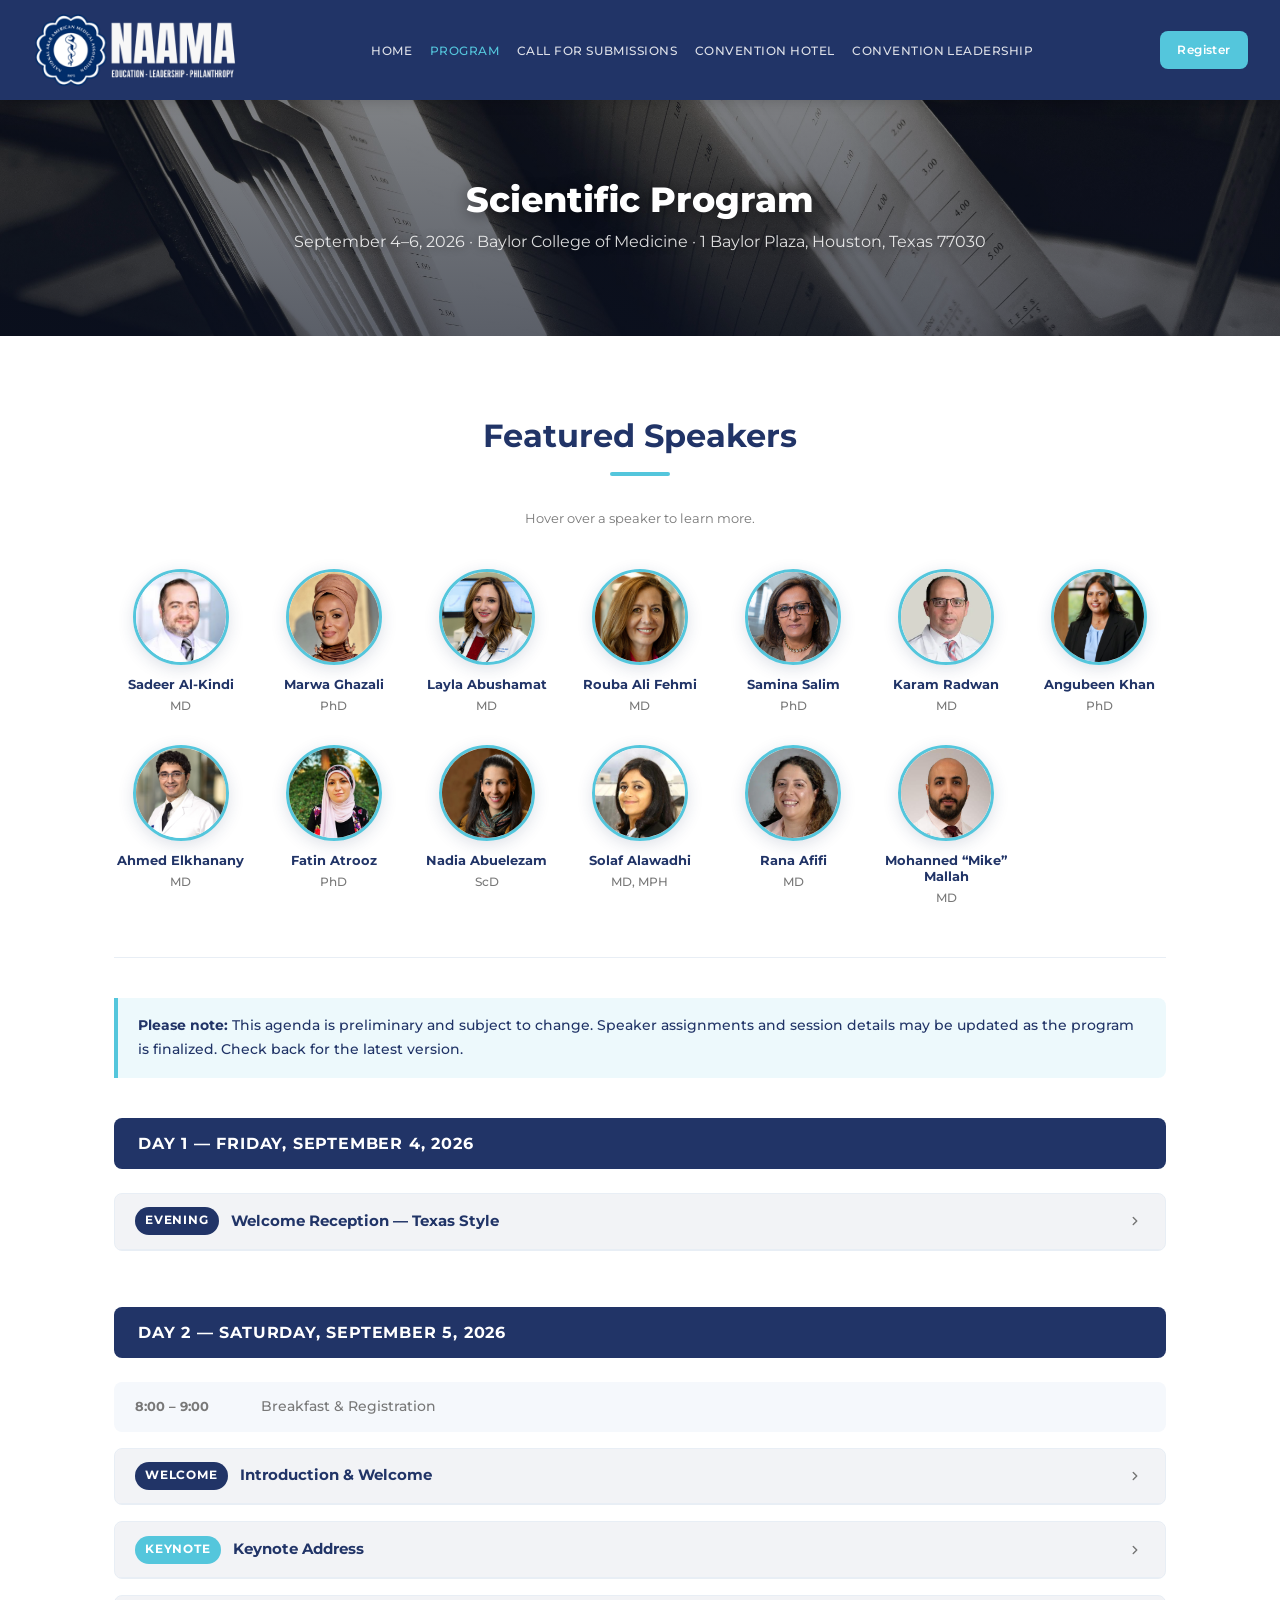
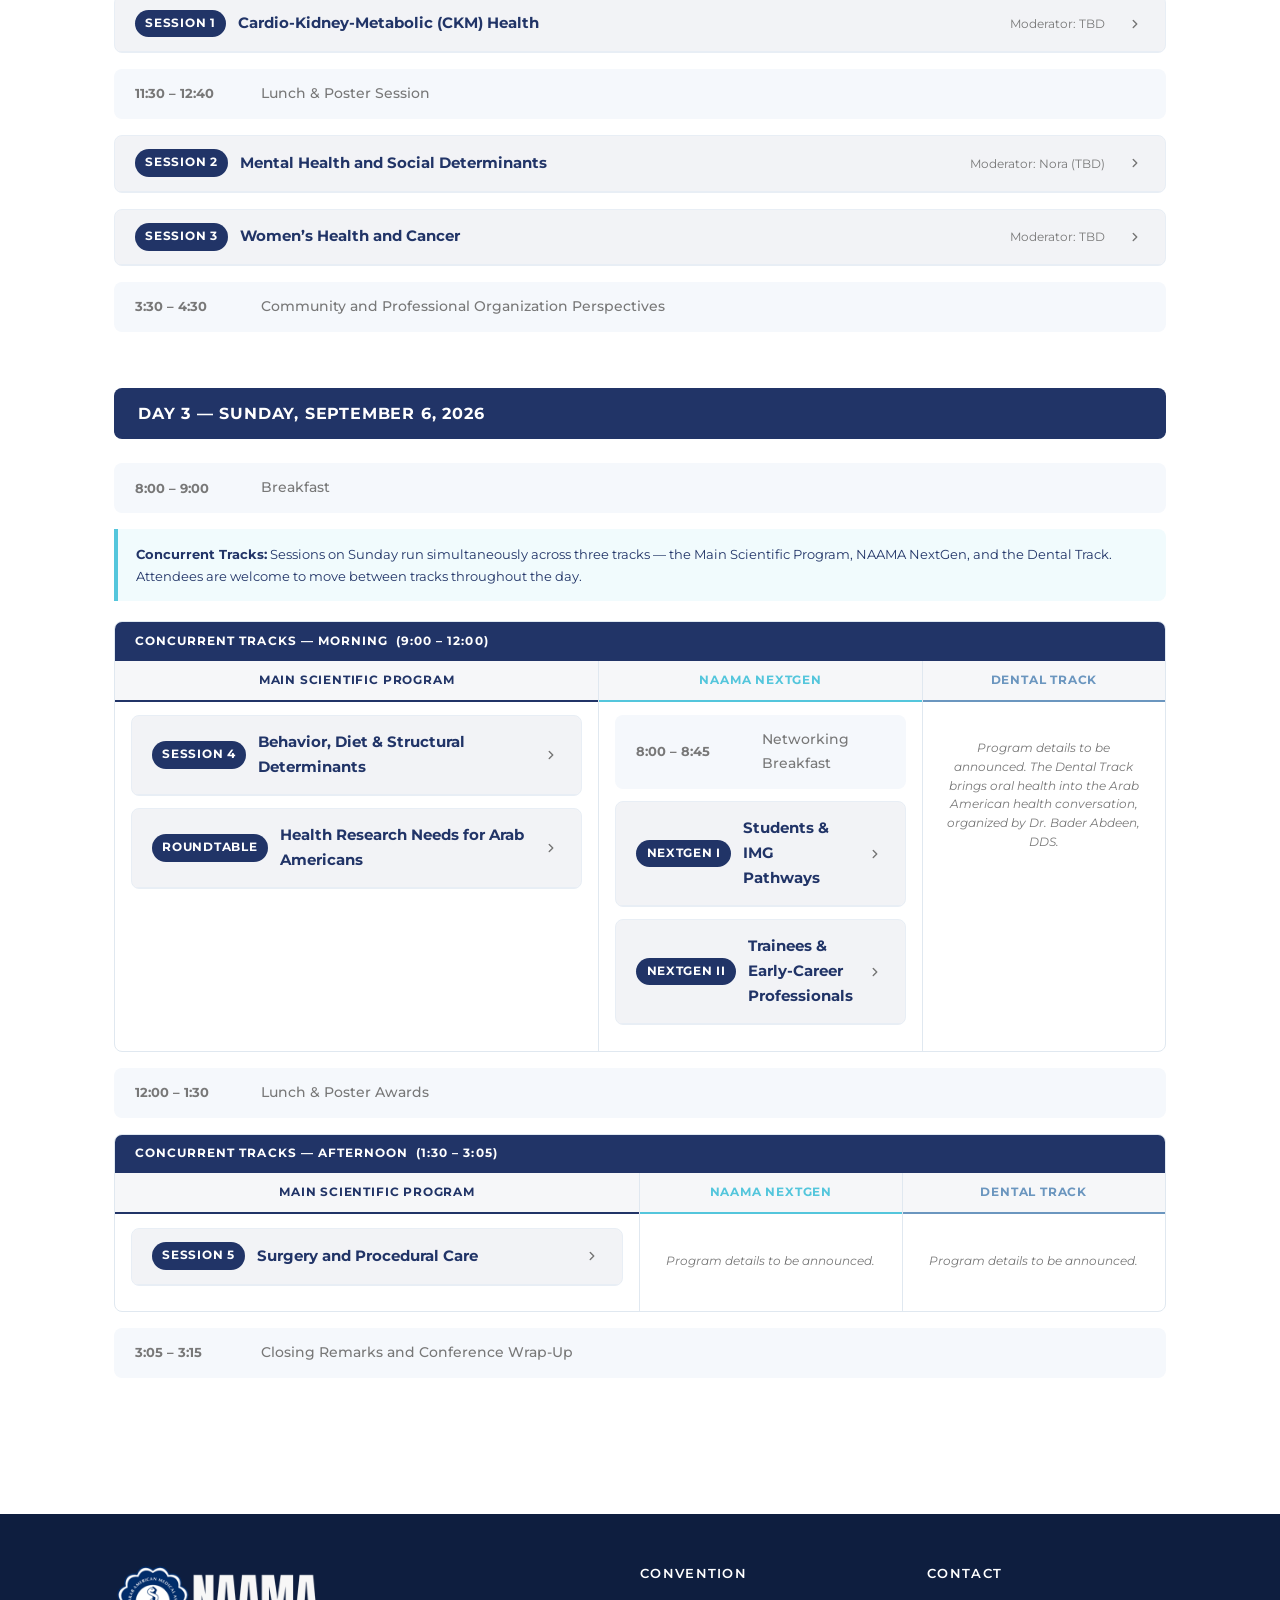
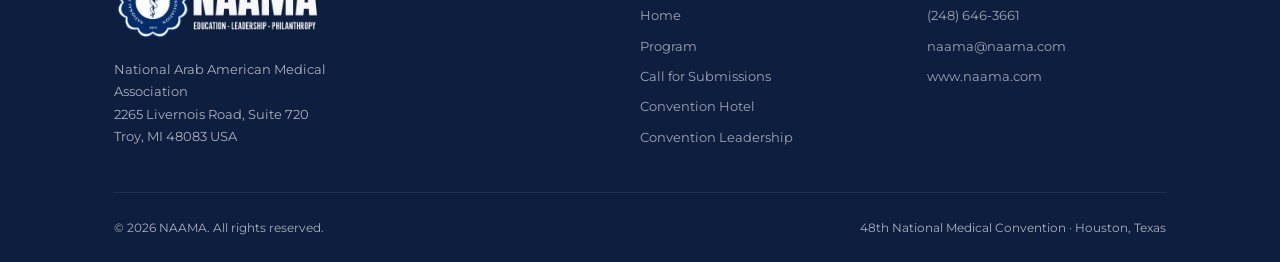
==== agenda.html @ 17ec79b0 "Add Welcome Reception details to Friday program Replace TBA placeholder with full Texas-style recept" ====
<!DOCTYPE html>
<html lang="en">
<head>
  <meta charset="UTF-8" />
  <meta name="viewport" content="width=device-width, initial-scale=1.0" />
  <title>Program – NAAMA 48th National Medical Convention 2026</title>
  <link rel="stylesheet" href="css/naama-site.css" />
</head>
<body>

  <script src="js/nav.js"></script>

  <!-- ── Page Hero ── -->
  <div class="page-hero">
    <div class="page-hero__bg" style="background-image:url('images/agenda.jpg');"></div>
    <div class="page-hero__overlay"></div>
    <div class="container">
      <h1>Scientific Program</h1>
      <p>September 4&ndash;6, 2026 &middot; Baylor College of Medicine &middot; 1 Baylor Plaza, Houston, Texas 77030</p>
    </div>
  </div>

  <!-- ── Agenda Content ── -->
  <section>
    <div class="container">

      <!-- ── Featured Speakers ── -->
      <div class="section-header" style="margin-bottom:1.5rem;">
        <h2>Featured Speakers</h2>
        <div class="divider"></div>
      </div>
      <p style="text-align:center;font-size:.8rem;color:var(--gray);margin-bottom:1.5rem;">Hover over a speaker to learn more.</p>
      <div class="speakers-grid">

        <div class="speaker-card">
          <img class="speaker-card__photo" src="images/Sadeer_al_kindi.jpg" alt="Sadeer Al-Kindi" />
          <div class="speaker-card__name">Sadeer Al-Kindi</div>
          <div class="speaker-card__cred">MD</div>
          <div class="speaker-bio">
            <div class="speaker-bio__name">Sadeer Al-Kindi, MD</div>
            <div class="speaker-bio__text">Associate Professor and Jerold B. Katz Endowed Investigator at Houston Methodist's DeBakey Heart and Vascular Center. Fellowship-trained preventive and imaging cardiologist with over 200 peer-reviewed publications. His research on cardiometabolic disease and cardiovascular risk in diverse populations is central to understanding heart disease disparities in Arab American communities.</div>
          </div>
        </div>

        <div class="speaker-card">
          <img class="speaker-card__photo" src="images/Marwa_Ghazali.jpg" alt="Marwa Ghazali" />
          <div class="speaker-card__name">Marwa Ghazali</div>
          <div class="speaker-card__cred">PhD</div>
          <div class="speaker-bio">
            <div class="speaker-bio__name">Marwa Ghazali, PhD</div>
            <div class="speaker-bio__text">Assistant Professor of Anthropology at Central Washington University specializing in medical anthropology, structural violence, and displacement in MENA communities. Her multi-sited ethnographic research examines health inequalities and the politics of mortality among marginalized Arab and diasporic populations in the U.S. and abroad.</div>
          </div>
        </div>

        <div class="speaker-card">
          <img class="speaker-card__photo" src="images/Layla_Abushamat.jpeg" alt="Layla Abushamat" />
          <div class="speaker-card__name">Layla Abushamat</div>
          <div class="speaker-card__cred">MD</div>
          <div class="speaker-bio">
            <div class="speaker-bio__name">Layla Abushamat, MD</div>
            <div class="speaker-bio__text">Endocrinologist and NIH K23 award recipient at Baylor College of Medicine specializing in the prevention and management of cardiometabolic disease including diabetes, obesity, and dyslipidemia. Her research on cardiometabolic risk in multi-ethnic populations informs our understanding of metabolic health disparities relevant to Arab Americans.</div>
          </div>
        </div>

        <div class="speaker-card">
          <img class="speaker-card__photo" src="images/Rouba_Ali_Fehmi.jpg" alt="Rouba Ali Fehmi" />
          <div class="speaker-card__name">Rouba Ali Fehmi</div>
          <div class="speaker-card__cred">MD</div>
          <div class="speaker-bio">
            <div class="speaker-bio__name">Rouba Ali Fehmi, MD</div>
            <div class="speaker-bio__text">Professor of Pathology and Director of Breast Pathology at the University of Michigan with over 140 publications on cancer progression. Immediate past president of NAAMA and founder of NAAMA NextGen. Her landmark research on Arab American health &mdash; including obesity, HPV, and COVID-19 vaccine attitudes &mdash; was presented at the White House.</div>
          </div>
        </div>

        <div class="speaker-card">
          <img class="speaker-card__photo" src="images/Samina_Salim.jpg" alt="Samina Salim" />
          <div class="speaker-card__name">Samina Salim</div>
          <div class="speaker-card__cred">PhD</div>
          <div class="speaker-bio">
            <div class="speaker-bio__name">Samina Salim, PhD</div>
            <div class="speaker-bio__text">Associate Professor at the University of Houston College of Pharmacy and 2025&ndash;2026 Fulbright U.S. Scholar. Her research bridges behavioral neuroscience and community health, with published studies on post-resettlement health among refugees and mental health outcomes in Arab and Arab American communities.</div>
          </div>
        </div>

        <div class="speaker-card">
          <img class="speaker-card__photo" src="images/Karam_Radwan.webp" alt="Karam Radwan" />
          <div class="speaker-card__name">Karam Radwan</div>
          <div class="speaker-card__cred">MD</div>
          <div class="speaker-bio">
            <div class="speaker-bio__name">Karam Radwan, MD</div>
            <div class="speaker-bio__text">Associate Professor and Section Chief of Child and Adolescent Psychiatry at the University of Chicago Medicine. A graduate of the University of Damascus, his research focuses on global mental health, refugee care, and the neurobiology of emotion in children &mdash; making him a leading voice on Arab American youth psychological wellbeing.</div>
          </div>
        </div>

        <div class="speaker-card">
          <img class="speaker-card__photo" src="images/Angubeen_Khan.jpg" alt="Angubeen Khan" />
          <div class="speaker-card__name">Angubeen Khan</div>
          <div class="speaker-card__cred">PhD</div>
          <div class="speaker-bio">
            <div class="speaker-bio__name">Angubeen Khan, PhD</div>
            <div class="speaker-bio__text">Postdoctoral Research Fellow at the University of Michigan's Population Studies Center. Her intersectional research examines how social norms, religion, and migration context shape the reproductive and sexual health of MENA women. She has published foundational work on intimate partner violence and reproductive coercion among Arab American women in Southeast Michigan.</div>
          </div>
        </div>

        <div class="speaker-card">
          <img class="speaker-card__photo" src="images/Ahmed_Elkhanany.jpeg" alt="Ahmed Elkhanany" />
          <div class="speaker-card__name">Ahmed Elkhanany</div>
          <div class="speaker-card__cred">MD</div>
          <div class="speaker-bio">
            <div class="speaker-bio__name">Ahmed Elkhanany, MD</div>
            <div class="speaker-bio__text">Assistant Professor at the Lester and Sue Smith Breast Center at Baylor College of Medicine specializing in breast oncology and high-risk prevention. Trained at Mayo Clinic, his research on race, ethnicity, and cancer genomics directly informs understanding of cancer disparities in Arab American and other minority populations.</div>
          </div>
        </div>

        <div class="speaker-card">
          <img class="speaker-card__photo" src="images/Fatin_Atrooz.webp" alt="Fatin Atrooz" />
          <div class="speaker-card__name">Fatin Atrooz</div>
          <div class="speaker-card__cred">PhD</div>
          <div class="speaker-bio">
            <div class="speaker-bio__name">Fatin Atrooz, PhD</div>
            <div class="speaker-bio__text">Pharmacology researcher and Fulbright Scholar from Jordan specializing in behavioral neuroscience and stress biology with over 40 publications. She has conducted published research on anxiety and depression prevalence among Houston-based MENA residents and on mental health among Syrian refugees &mdash; bringing essential data to Arab American mental health discourse.</div>
          </div>
        </div>

        <div class="speaker-card">
          <img class="speaker-card__photo" src="images/Nadia_Abuelezam.webp" alt="Nadia Abuelezam" />
          <div class="speaker-card__name">Nadia Abuelezam</div>
          <div class="speaker-card__cred">ScD</div>
          <div class="speaker-bio">
            <div class="speaker-bio__name">Nadia Abuelezam, ScD</div>
            <div class="speaker-bio__text">Assistant Professor at Boston College and one of the nation's foremost researchers dedicated to Arab American health disparities. Holding a ScD from Harvard T.H. Chan School of Public Health, her advocacy for disaggregated MENA health data and publications in leading journals have been instrumental in advancing Arab American health equity nationally.</div>
          </div>
        </div>

        <div class="speaker-card">
          <img class="speaker-card__photo" src="images/Solaf_Alawadhi.jpg" alt="Solaf Alawadhi" />
          <div class="speaker-card__name">Solaf Alawadhi</div>
          <div class="speaker-card__cred">MD, MPH</div>
          <div class="speaker-bio">
            <div class="speaker-bio__name">Solaf Alawadhi, MD, MPH</div>
            <div class="speaker-bio__text">Physician-scientist and Research Scientist in the Department of Surgery at Houston Methodist Hospital with graduate training in Comparative Effectiveness Research from NYU. Her 37 publications focus on kidney disease, transplant access, and risk prediction models to improve outcomes in underserved populations, including Arab Americans.</div>
          </div>
        </div>

        <div class="speaker-card">
          <img class="speaker-card__photo" src="images/Rana_Afifi.webp" alt="Rana Afifi" />
          <div class="speaker-card__name">Rana Afifi</div>
          <div class="speaker-card__cred">MD</div>
          <div class="speaker-bio">
            <div class="speaker-bio__name">Rana Afifi, MD</div>
            <div class="speaker-bio__text">Associate Professor of Vascular Surgery at McGovern Medical School, UTHealth Houston, specializing in acute aortic dissection and cardiovascular outcomes in women. Founder of the Women's Vascular and Cardiac Health Initiative (WVACHI), her population-level research on sex-based cardiovascular disparities addresses the health needs of Arab American women.</div>
          </div>
        </div>

        <div class="speaker-card">
          <img class="speaker-card__photo" src="images/Mohanned_Mike_M_Mallah.jpg" alt="Mohanned Mallah" />
          <div class="speaker-card__name">Mohanned &ldquo;Mike&rdquo; Mallah</div>
          <div class="speaker-card__cred">MD</div>
          <div class="speaker-bio">
            <div class="speaker-bio__name">Mohanned &ldquo;Mike&rdquo; Mallah, MD</div>
            <div class="speaker-bio__text">Double-board certified trauma surgeon and Director of the Global Surgery Program at MUSC. A UNC graduate and former McKinsey healthcare consultant, he has operated in over 55 countries across five continents. His expertise in global surgery and cross-cultural medical care brings an essential international perspective to Arab American health access.</div>
          </div>
        </div>

      </div>

      <hr style="border:none;border-top:1px solid #e8eef5;margin:3rem 0 2.5rem;" />

      <div class="agenda-disclaimer">
        <strong>Please note:</strong> This agenda is preliminary and subject to change.
        Speaker assignments and session details may be updated as the program is finalized.
        Check back for the latest version.
      </div>

      <!-- ════ DAY 0 ════ -->
      <div class="agenda-day">
        <div class="agenda-day__title">Day 1 &mdash; Friday, September 4, 2026</div>

        <div class="agenda-block agenda-session">
          <div class="agenda-session__header" onclick="toggleSession(this)" role="button" aria-expanded="false">
            <span class="agenda-session__badge">Evening</span>
            <span class="agenda-session__title">Welcome Reception &mdash; Texas Style</span>
            <span class="agenda-session__toggle"><svg viewBox="0 0 24 24"><polyline points="6 9 12 15 18 9"/></svg></span>
          </div>
          <div class="agenda-session__body collapsed">
            <div class="agenda-session__summary">6:00 &ndash; 9:00 PM &middot; The Westin Oaks Houston at the Galleria</div>
            <div class="agenda-special" style="border-top-color:var(--teal);">
              <span class="agenda-special__time">6:00 &ndash; 9:00 PM</span>
              <div>
                <div class="agenda-special__title">Texas-Style Welcome Reception</div>
                <div class="agenda-special__sub" style="margin-bottom:.6rem;">The Westin Oaks Houston at the Galleria</div>
                <p style="font-size:.82rem;color:var(--gray);line-height:1.6;margin-bottom:.6rem;">
                  Kick off the convention with an evening of Texas hospitality, featuring a fun Western theme complete with cowboy hats, boots, and bandanas to help you dress the part of a true Texan.
                </p>
                <p style="font-size:.82rem;color:var(--gray);line-height:1.6;margin:0;">
                  Enjoy a selection of hors d&rsquo;oeuvres and beverages while networking and celebrating with fellow attendees in a relaxed and festive atmosphere.
                </p>
              </div>
            </div>
          </div>
        </div>
      </div>

      <!-- ════ DAY 1 ════ -->
      <div class="agenda-day">
        <div class="agenda-day__title">Day 2 &mdash; Saturday, September 5, 2026</div>

        <div class="agenda-block agenda-block--break">
          <span class="time">8:00 &ndash; 9:00</span>
          <span class="label">Breakfast &amp; Registration</span>
        </div>

        <!-- Welcome -->
        <div class="agenda-block agenda-session">
          <div class="agenda-session__header" onclick="toggleSession(this)" role="button" aria-expanded="false">
            <span class="agenda-session__badge">Welcome</span>
            <span class="agenda-session__title">Introduction &amp; Welcome</span>
            <span class="agenda-session__toggle"><svg viewBox="0 0 24 24"><polyline points="6 9 12 15 18 9"/></svg></span>
          </div>
          <div class="agenda-session__body collapsed">
            <div class="agenda-special">
              <span class="agenda-special__time">9:00 &ndash; 9:05</span>
              <div>
                <div class="agenda-special__title">Introduction &amp; Welcome</div>
                <div class="agenda-special__sub">Sadeer Al-Kindi</div>
              </div>
            </div>
          </div>
        </div>

        <!-- Keynote -->
        <div class="agenda-block agenda-session">
          <div class="agenda-session__header" onclick="toggleSession(this)" role="button" aria-expanded="false">
            <span class="agenda-session__badge" style="background:var(--teal);">Keynote</span>
            <span class="agenda-session__title">Keynote Address</span>
            <span class="agenda-session__toggle"><svg viewBox="0 0 24 24"><polyline points="6 9 12 15 18 9"/></svg></span>
          </div>
          <div class="agenda-session__body collapsed">
            <div class="agenda-special" style="border-top-color:var(--steel);">
              <span class="agenda-special__time">9:05 &ndash; 9:35</span>
              <div>
                <div class="agenda-special__title">Keynote Address</div>
                <div class="agenda-special__sub" style="font-style:italic;margin-bottom:.25rem;">
                  &ldquo;Living at the Margins: Displacement, Structural Violence, and Health in Arab and Diasporic Communities&rdquo;
                </div>
                <div class="agenda-special__sub">Marwa Ghazali, PhD &mdash; 25 min + 5 min Q&amp;A</div>
              </div>
            </div>
          </div>
        </div>

        <!-- Session 1 -->
        <div class="agenda-block agenda-session">
          <div class="agenda-session__header" onclick="toggleSession(this)" role="button" aria-expanded="false">
            <span class="agenda-session__badge">Session 1</span>
            <span class="agenda-session__title">Cardio-Kidney-Metabolic (CKM) Health</span>
            <span class="agenda-session__moderator">Moderator: TBD</span>
            <span class="agenda-session__toggle"><svg viewBox="0 0 24 24"><polyline points="6 9 12 15 18 9"/></svg></span>
          </div>
          <div class="agenda-session__body collapsed">
            <div class="agenda-session__summary">Examining cardiovascular, kidney, and metabolic disease burden, risk factors, and disparities in Arab American communities.</div>
            <div class="agenda-talk">
              <span class="agenda-talk__time">9:40 &ndash; 10:00</span>
              <div>
                <div class="agenda-talk__title">Cardio-Kidney-Metabolic Disease in Arab Americans: Epidemiology, Gaps, and Opportunities</div>
                <div class="agenda-talk__speaker">Sadeer Al-Kindi, MD</div>
              </div>
            </div>
            <div class="agenda-talk">
              <span class="agenda-talk__time">10:00 &ndash; 10:20</span>
              <div>
                <div class="agenda-talk__title">Diabetes Risk, Control, and Disparities in Arab American Communities</div>
                <div class="agenda-talk__speaker">Samar A. Nasser, PhD</div>
              </div>
            </div>
            <div class="agenda-talk">
              <span class="agenda-talk__time">10:20 &ndash; 10:40</span>
              <div>
                <div class="agenda-talk__title">Obesity, Metabolic Health, and Cultural Context in Arab American Populations</div>
                <div class="agenda-talk__speaker">Layla Abushamat, MD</div>
              </div>
            </div>
            <div class="agenda-talk">
              <span class="agenda-talk__time">10:40 &ndash; 11:15</span>
              <div>
                <div class="agenda-talk__title">Panel Discussion and Q&amp;A</div>
              </div>
            </div>
            <div class="agenda-talk">
              <span class="agenda-talk__time">11:15 &ndash; 11:30</span>
              <div>
                <div class="agenda-talk__title">NAAMA NextGen Presentation</div>
                <div class="agenda-talk__speaker">Rouba Ali Fehmi, MD</div>
              </div>
            </div>
          </div>
        </div>

        <div class="agenda-block agenda-block--break">
          <span class="time">11:30 &ndash; 12:40</span>
          <span class="label">Lunch &amp; Poster Session</span>
        </div>

        <!-- Session 2 -->
        <div class="agenda-block agenda-session">
          <div class="agenda-session__header" onclick="toggleSession(this)" role="button" aria-expanded="false">
            <span class="agenda-session__badge">Session 2</span>
            <span class="agenda-session__title">Mental Health and Social Determinants</span>
            <span class="agenda-session__moderator">Moderator: Nora (TBD)</span>
            <span class="agenda-session__toggle"><svg viewBox="0 0 24 24"><polyline points="6 9 12 15 18 9"/></svg></span>
          </div>
          <div class="agenda-session__body collapsed">
            <div class="agenda-session__summary">Exploring stress, trauma, substance use, and psychological wellbeing among Arab and MENA American populations.</div>
            <div class="agenda-talk">
              <span class="agenda-talk__time">12:40 &ndash; 1:00</span>
              <div>
                <div class="agenda-talk__title">Stress, Trauma, and Mental Health in Arab and MENA Communities</div>
                <div class="agenda-talk__speaker">Samina Salim, PhD</div>
              </div>
            </div>
            <div class="agenda-talk">
              <span class="agenda-talk__time">1:00 &ndash; 1:20</span>
              <div>
                <div class="agenda-talk__title">Honor, Family, and Substance Use Risk Among Arab and MENA American Youth</div>
                <div class="agenda-talk__speaker">Speaker: TBD</div>
              </div>
            </div>
            <div class="agenda-talk">
              <span class="agenda-talk__time">1:20 &ndash; 1:40</span>
              <div>
                <div class="agenda-talk__title">Measuring What Matters: Stigma, Well-Being, Identity, and Mental Health</div>
                <div class="agenda-talk__speaker">Karam Radwan, MD</div>
              </div>
            </div>
            <div class="agenda-talk">
              <span class="agenda-talk__time">1:40 &ndash; 2:10</span>
              <div>
                <div class="agenda-talk__title">Panel Discussion and Q&amp;A</div>
              </div>
            </div>
          </div>
        </div>

        <!-- Session 3 -->
        <div class="agenda-block agenda-session">
          <div class="agenda-session__header" onclick="toggleSession(this)" role="button" aria-expanded="false">
            <span class="agenda-session__badge">Session 3</span>
            <span class="agenda-session__title">Women&rsquo;s Health and Cancer</span>
            <span class="agenda-session__moderator">Moderator: TBD</span>
            <span class="agenda-session__toggle"><svg viewBox="0 0 24 24"><polyline points="6 9 12 15 18 9"/></svg></span>
          </div>
          <div class="agenda-session__body collapsed">
            <div class="agenda-session__summary">Addressing reproductive health, family violence, cancer genetics, and screening disparities in Arab American women.</div>
            <div class="agenda-talk">
              <span class="agenda-talk__time">2:10 &ndash; 2:30</span>
              <div>
                <div class="agenda-talk__title">Reproductive Autonomy, Family Violence, and Structural Barriers to Health</div>
                <div class="agenda-talk__speaker">Angubeen Khan, PhD</div>
              </div>
            </div>
            <div class="agenda-talk">
              <span class="agenda-talk__time">2:30 &ndash; 2:50</span>
              <div>
                <div class="agenda-talk__title">Cancer Genetics in Arab American Populations</div>
                <div class="agenda-talk__speaker">Ahmed Elkhanany, MD</div>
              </div>
            </div>
            <div class="agenda-talk">
              <span class="agenda-talk__time">2:50 &ndash; 3:10</span>
              <div>
                <div class="agenda-talk__title">Cancer Prevention and Screening Disparities</div>
                <div class="agenda-talk__speaker">Speaker: TBD</div>
              </div>
            </div>
            <div class="agenda-talk">
              <span class="agenda-talk__time">3:10 &ndash; 3:30</span>
              <div>
                <div class="agenda-talk__title">Panel Discussion and Q&amp;A</div>
              </div>
            </div>
          </div>
        </div>

        <div class="agenda-block agenda-block--break">
          <span class="time">3:30 &ndash; 4:30</span>
          <span class="label">Community and Professional Organization Perspectives</span>
        </div>
      </div>

      <!-- ════ DAY 2 ════ -->
      <div class="agenda-day">
        <div class="agenda-day__title">Day 3 &mdash; Sunday, September 6, 2026</div>

        <div class="agenda-block agenda-block--break">
          <span class="time">8:00 &ndash; 9:00</span>
          <span class="label">Breakfast</span>
        </div>

        <div class="concurrent-note">
          <strong>Concurrent Tracks:</strong> Sessions on Sunday run simultaneously across three tracks &mdash; the Main Scientific Program, NAAMA NextGen, and the Dental Track. Attendees are welcome to move between tracks throughout the day.
        </div>

        <!-- ── Morning Concurrent Block ── -->
        <div class="concurrent-wrapper">
          <div class="concurrent-label">Concurrent Tracks &mdash; Morning &nbsp;(9:00 &ndash; 12:00)</div>
          <div class="concurrent-grid">

            <div class="concurrent-track concurrent-track--main">
              <div class="concurrent-track__header">Main Scientific Program</div>
              <div class="concurrent-track__body">

                <div class="agenda-block agenda-session" style="margin-bottom:.75rem;">
                  <div class="agenda-session__header" onclick="toggleSession(this)" role="button" aria-expanded="false">
                    <span class="agenda-session__badge">Session 4</span>
                    <span class="agenda-session__title">Behavior, Diet &amp; Structural Determinants</span>
                    <span class="agenda-session__toggle"><svg viewBox="0 0 24 24"><polyline points="6 9 12 15 18 9"/></svg></span>
                  </div>
                  <div class="agenda-session__body collapsed">
                    <div class="agenda-session__summary">Investigating physical activity, nutrition, tobacco use, and community-driven approaches to MENA health equity.</div>
                    <div class="agenda-talk">
                      <span class="agenda-talk__time">9:00 &ndash; 9:20</span>
                      <div>
                        <div class="agenda-talk__title">Moving Matters: Physical Activity and Health in Arab Communities</div>
                        <div class="agenda-talk__speaker">Speaker: TBD</div>
                      </div>
                    </div>
                    <div class="agenda-talk">
                      <span class="agenda-talk__time">9:20 &ndash; 9:40</span>
                      <div>
                        <div class="agenda-talk__title">Food, Culture, and Health: Rethinking Nutrition in Arab Communities</div>
                        <div class="agenda-talk__speaker">Speaker: TBD</div>
                      </div>
                    </div>
                    <div class="agenda-talk">
                      <span class="agenda-talk__time">9:40 &ndash; 10:00</span>
                      <div>
                        <div class="agenda-talk__title">Tobacco, Waterpipe Use, and Emerging Risks in Arab Immigrant Communities</div>
                        <div class="agenda-talk__speaker">Fatin Atrooz, PhD</div>
                      </div>
                    </div>
                    <div class="agenda-talk">
                      <span class="agenda-talk__time">10:00 &ndash; 10:20</span>
                      <div>
                        <div class="agenda-talk__title">Community-Driven Epidemiology &amp; Engagement to Advance MENA Health Equity</div>
                        <div class="agenda-talk__speaker">Nadia Abuelezam, ScD</div>
                      </div>
                    </div>
                    <div class="agenda-talk">
                      <span class="agenda-talk__time">10:20 &ndash; 10:35</span>
                      <div>
                        <div class="agenda-talk__title">Panel Discussion and Q&amp;A</div>
                      </div>
                    </div>
                  </div>
                </div>

                <div class="agenda-block agenda-session">
                  <div class="agenda-session__header" onclick="toggleSession(this)" role="button" aria-expanded="false">
                    <span class="agenda-session__badge">Roundtable</span>
                    <span class="agenda-session__title">Health Research Needs for Arab Americans</span>
                    <span class="agenda-session__toggle"><svg viewBox="0 0 24 24"><polyline points="6 9 12 15 18 9"/></svg></span>
                  </div>
                  <div class="agenda-session__body collapsed">
                    <div class="agenda-session__summary">A collaborative dialogue on research priorities, data infrastructure, policy translation, and community trust for Arab American health equity.</div>
                    <div class="agenda-special" style="border-top-color:var(--steel);">
                      <span class="agenda-special__time">10:35 &ndash; 12:00</span>
                      <div>
                        <div class="agenda-special__title">Lessons Learned from Ethnic-Based Research</div>
                        <div class="agenda-special__sub">Panelists: TBD</div>
                        <ul class="roundtable-topics">
                          <li>Priority research gaps</li>
                          <li>Data infrastructure</li>
                          <li>Policy translation</li>
                          <li>Community trust and engagement</li>
                        </ul>
                      </div>
                    </div>
                  </div>
                </div>

              </div>
            </div>

            <div class="concurrent-track concurrent-track--nextgen">
              <div class="concurrent-track__header">NAAMA NextGen</div>
              <div class="concurrent-track__body">

                <!-- Networking Breakfast -->
                <div class="agenda-block agenda-block--break" style="margin-bottom:.75rem;">
                  <span class="time">8:00 &ndash; 8:45</span>
                  <span class="label">Networking Breakfast</span>
                </div>

                <!-- Session I -->
                <div class="agenda-block agenda-session" style="margin-bottom:.75rem;">
                  <div class="agenda-session__header" onclick="toggleSession(this)" role="button" aria-expanded="false">
                    <span class="agenda-session__badge">NextGen I</span>
                    <span class="agenda-session__title">Students &amp; IMG Pathways</span>
                    <span class="agenda-session__toggle"><svg viewBox="0 0 24 24"><polyline points="6 9 12 15 18 9"/></svg></span>
                  </div>
                  <div class="agenda-session__body collapsed">
                    <div class="agenda-session__summary">Pre-Med, Medical Students, Nursing, Pharmacy, IMGs &mdash; panel discussion on pathways into medicine and residency. 8:45 &ndash; 10:15 AM</div>
                    <div class="agenda-talk">
                      <span class="agenda-talk__time">Chair</span>
                      <div>
                        <div class="agenda-talk__title">Yacoub Khatab, MD</div>
                      </div>
                    </div>
                    <div class="agenda-talk">
                      <span class="agenda-talk__time">Panelists</span>
                      <div>
                        <div class="agenda-talk__speaker">Suzan Skef, MD, MS</div>
                        <div class="agenda-talk__speaker">Reem Al-Dallal, MD</div>
                        <div class="agenda-talk__speaker">Abdalla Sherif Radwan, PhD</div>
                        <div class="agenda-talk__speaker">Marwan Yared, MD</div>
                        <div class="agenda-talk__speaker">Zaid Almubaid, MS4</div>
                      </div>
                    </div>
                    <ul class="nextgen-topics" style="margin-top:.75rem;">
                      <li>What makes a competitive residency applicant</li>
                      <li>Leadership opportunities during medical school</li>
                      <li>Sub-Internship (Sub-I) rotations: timing and selection</li>
                      <li>Pre-Med pathways overview</li>
                      <li>Mentorship during medical school</li>
                      <li>Research opportunities for medical students</li>
                      <li>Is a gap year necessary? Pros and cons</li>
                      <li>International medical graduates (IMG): pathways to training in the U.S.</li>
                    </ul>
                  </div>
                </div>

                <!-- Session II -->
                <div class="agenda-block agenda-session">
                  <div class="agenda-session__header" onclick="toggleSession(this)" role="button" aria-expanded="false">
                    <span class="agenda-session__badge">NextGen II</span>
                    <span class="agenda-session__title">Trainees &amp; Early-Career Professionals</span>
                    <span class="agenda-session__toggle"><svg viewBox="0 0 24 24"><polyline points="6 9 12 15 18 9"/></svg></span>
                  </div>
                  <div class="agenda-session__body collapsed">
                    <div class="agenda-session__summary">Residents, Fellows &amp; Early-Career Professionals &mdash; panel discussion on career navigation and growth. 10:30 AM &ndash; 12:00 PM</div>
                    <div class="agenda-talk">
                      <span class="agenda-talk__time">Intro</span>
                      <div>
                        <div class="agenda-talk__title">Ahmed Thabet, MD</div>
                      </div>
                    </div>
                    <div class="agenda-talk">
                      <span class="agenda-talk__time">Moderator</span>
                      <div>
                        <div class="agenda-talk__title">Shaimaa El-Zamly, MD</div>
                      </div>
                    </div>
                    <div class="agenda-talk">
                      <span class="agenda-talk__time">Panelists</span>
                      <div>
                        <div class="agenda-talk__speaker">Sadeer Al-Kindi, MD</div>
                        <div class="agenda-talk__speaker">Mahmood Dweik, MD</div>
                        <div class="agenda-talk__speaker">Khaled Al Sayes, MD</div>
                        <div class="agenda-talk__speaker">Omid Jalali, MD</div>
                        <div class="agenda-talk__speaker">Jean Michel Saad, MD</div>
                      </div>
                    </div>
                    <ul class="nextgen-topics" style="margin-top:.75rem;">
                      <li>Fellowship choices and application strategies</li>
                      <li>The role of mentorship during residency and fellowship</li>
                      <li>Pathways into academic medicine and research</li>
                      <li>Building a research niche and mentorship networks</li>
                      <li>Funding strategies for early-career investigators</li>
                      <li>Career pathways and long-term growth</li>
                    </ul>
                  </div>
                </div>

              </div>
            </div>

            <div class="concurrent-track concurrent-track--dental">
              <div class="concurrent-track__header">Dental Track</div>
              <div class="concurrent-track__body">
                <p class="concurrent-track__tba">Program details to be announced. The Dental Track brings oral health into the Arab American health conversation, organized by Dr. Bader Abdeen, DDS.</p>
              </div>
            </div>

          </div>
        </div>

        <div class="agenda-block agenda-block--break">
          <span class="time">12:00 &ndash; 1:30</span>
          <span class="label">Lunch &amp; Poster Awards</span>
        </div>

        <!-- ── Afternoon Concurrent Block ── -->
        <div class="concurrent-wrapper">
          <div class="concurrent-label">Concurrent Tracks &mdash; Afternoon &nbsp;(1:30 &ndash; 3:05)</div>
          <div class="concurrent-grid">

            <div class="concurrent-track concurrent-track--main">
              <div class="concurrent-track__header">Main Scientific Program</div>
              <div class="concurrent-track__body">

                <div class="agenda-block agenda-session">
                  <div class="agenda-session__header" onclick="toggleSession(this)" role="button" aria-expanded="false">
                    <span class="agenda-session__badge">Session 5</span>
                    <span class="agenda-session__title">Surgery and Procedural Care</span>
                    <span class="agenda-session__toggle"><svg viewBox="0 0 24 24"><polyline points="6 9 12 15 18 9"/></svg></span>
                  </div>
                  <div class="agenda-session__body collapsed">
                    <div class="agenda-session__summary">Examining equity and access in transplantation, surgical care, and global surgery for Arab and MENA communities.</div>
                    <div class="agenda-talk">
                      <span class="agenda-talk__time">1:30 &ndash; 1:50</span>
                      <div>
                        <div class="agenda-talk__title">Transplantation, Equity, and Access in Arab and MENA Populations</div>
                        <div class="agenda-talk__speaker">Solaf Alawadhi, MD, MPH</div>
                      </div>
                    </div>
                    <div class="agenda-talk">
                      <span class="agenda-talk__time">1:50 &ndash; 2:10</span>
                      <div>
                        <div class="agenda-talk__title">Beyond the Numbers: Advancing Equity in Surgical Care of MENA Communities</div>
                        <div class="agenda-talk__speaker">Rana Afifi, MD</div>
                      </div>
                    </div>
                    <div class="agenda-talk">
                      <span class="agenda-talk__time">2:10 &ndash; 2:30</span>
                      <div>
                        <div class="agenda-talk__title">Global Surgery in 2026: Challenges and Opportunities</div>
                        <div class="agenda-talk__speaker">Mohanned &ldquo;Mike&rdquo; M. Mallah, MD</div>
                      </div>
                    </div>
                    <div class="agenda-talk">
                      <span class="agenda-talk__time">2:30 &ndash; 2:50</span>
                      <div>
                        <div class="agenda-talk__title">Uniting for Surgical Equity: NAAS and NAAMA as Collaborative Partners</div>
                        <div class="agenda-talk__speaker">Speaker: TBD</div>
                      </div>
                    </div>
                    <div class="agenda-talk">
                      <span class="agenda-talk__time">2:50 &ndash; 3:05</span>
                      <div>
                        <div class="agenda-talk__title">Panel Discussion and Q&amp;A</div>
                      </div>
                    </div>
                  </div>
                </div>

              </div>
            </div>

            <div class="concurrent-track concurrent-track--nextgen">
              <div class="concurrent-track__header">NAAMA NextGen</div>
              <div class="concurrent-track__body">
                <p class="concurrent-track__tba">Program details to be announced.</p>
              </div>
            </div>

            <div class="concurrent-track concurrent-track--dental">
              <div class="concurrent-track__header">Dental Track</div>
              <div class="concurrent-track__body">
                <p class="concurrent-track__tba">Program details to be announced.</p>
              </div>
            </div>

          </div>
        </div>

        <div class="agenda-block agenda-block--break">
          <span class="time">3:05 &ndash; 3:15</span>
          <span class="label">Closing Remarks and Conference Wrap-Up</span>
        </div>
      </div>

    </div>
  </section>

  <!-- ── Footer ── -->
  <footer class="footer">
    <div class="container">
      <div class="footer__inner">
        <div class="footer__brand">
          <img src="images/New2025-WH-NAAMA-Full-logo-corrected-500x188-1.png" alt="NAAMA Logo" />
          <p>National Arab American Medical Association<br>2265 Livernois Road, Suite 720<br>Troy, MI 48083 USA</p>
        </div>
        <div class="footer__col">
          <h4>Convention</h4>
          <a href="index.html">Home</a>
          <a href="agenda.html">Program</a>
          <a href="submissions.html">Call for Submissions</a>
          <a href="hotel.html">Convention Hotel</a>
          <a href="leadership.html">Convention Leadership</a>
        </div>
        <div class="footer__col">
          <h4>Contact</h4>
          <a href="tel:2486463661">(248) 646-3661</a>
          <a href="mailto:naama@naama.com">naama@naama.com</a>
          <a href="https://www.naama.com" target="_blank" rel="noopener">www.naama.com</a>
        </div>
      </div>
      <div class="footer__bottom">
        <span>&copy; 2026 NAAMA. All rights reserved.</span>
        <span>48th National Medical Convention &middot; Houston, Texas</span>
      </div>
    </div>
  </footer>

  <script>

    // Collapsible sessions — click header to expand/collapse
    function toggleSession(header) {
      const expanded = header.getAttribute('aria-expanded') === 'true';
      header.setAttribute('aria-expanded', expanded ? 'false' : 'true');
      const body = header.nextElementSibling;
      if (body && body.classList.contains('agenda-session__body')) {
        body.classList.toggle('collapsed', expanded);
      }
    }

    // Speaker bio: tap to toggle on mobile, hover handled by CSS
    document.querySelectorAll('.speaker-card').forEach(card => {
      card.addEventListener('click', () => {
        const isOpen = card.classList.contains('bio-open');
        document.querySelectorAll('.speaker-card').forEach(c => c.classList.remove('bio-open'));
        if (!isOpen) card.classList.add('bio-open');
      });
    });
    document.addEventListener('click', e => {
      if (!e.target.closest('.speaker-card')) {
        document.querySelectorAll('.speaker-card').forEach(c => c.classList.remove('bio-open'));
      }
    });
  </script>
</body>
</html>
---- css/naama-site.css ----
/* ========================================
   NAAMA 2026 – Site Styles
   ======================================== */

@import url('https://fonts.googleapis.com/css2?family=Montserrat:wght@300;400;500;600;700;800&display=swap');

/* ── Reset & Base ── */
*, *::before, *::after { box-sizing: border-box; margin: 0; padding: 0; }

:root {
  --navy:   #213467;
  --teal:   #54c6dc;
  --black:  #000000;
  --gray:   #787878;
  --steel:  #6b96bf;
  --white:  #ffffff;
  --light:  #f5f8fc;

  --h1: 2.8rem;
  --h2: 2rem;
  --h3: 1.4rem;
  --h4: 1.1rem;
  --body: 1rem;
  --small: 0.875rem;

  --radius: 8px;
  --shadow: 0 4px 24px rgba(33,52,103,.10);
  --transition: .25s ease;
}

html { scroll-behavior: smooth; }

body {
  font-family: 'Montserrat', sans-serif;
  font-size: var(--body);
  color: var(--black);
  background: var(--white);
  line-height: 1.7;
}

img { max-width: 100%; display: block; }
a   { color: inherit; text-decoration: none; }
ul  { list-style: none; }

/* ── Typography ── */
h1 { font-size: var(--h1); font-weight: 800; line-height: 1.15; }
h2 { font-size: var(--h2); font-weight: 700; line-height: 1.25; }
h3 { font-size: var(--h3); font-weight: 600; line-height: 1.35; }
h4 { font-size: var(--h4); font-weight: 600; }
p  { font-size: var(--body); font-weight: 400; }
.small { font-size: var(--small); }

/* ── Utility ── */
.container { max-width: 1100px; margin: 0 auto; padding: 0 1.5rem; }
.text-center { text-align: center; }
.text-navy  { color: var(--navy); }
.text-teal  { color: var(--teal); }
.text-gray  { color: var(--gray); }

.btn {
  display: inline-block;
  padding: .75rem 1.75rem;
  border-radius: var(--radius);
  font-family: 'Montserrat', sans-serif;
  font-weight: 600;
  font-size: .9rem;
  letter-spacing: .03em;
  cursor: pointer;
  transition: opacity var(--transition), transform var(--transition);
  border: none;
}
.btn:hover { opacity: .88; transform: translateY(-1px); }

.btn-primary { background: var(--teal); color: var(--white); }
.btn-outline {
  background: transparent;
  border: 2px solid var(--teal);
  color: var(--teal);
}
.btn-outline:hover { background: var(--teal); color: var(--white); }
.btn-navy { background: var(--navy); color: var(--white); }
.btn-white { background: var(--white); color: var(--navy); }
.btn-disabled {
  background: rgba(255,255,255,.15);
  color: rgba(255,255,255,.5);
  border: 1px solid rgba(255,255,255,.2);
  cursor: default;
  pointer-events: none;
  font-size: .78rem;
  letter-spacing: .04em;
}
.btn-disabled:hover { opacity: 1; transform: none; }

section { padding: 5rem 0; }

/* ── Divider ── */
.divider {
  width: 60px; height: 4px;
  background: var(--teal);
  border-radius: 2px;
  margin: 1rem auto 2rem;
}
.divider-left { margin: 1rem 0 2rem; }

/* ========================================
   NAVIGATION
   ======================================== */
.nav {
  position: sticky; top: 0; z-index: 100;
  background: var(--navy);
  box-shadow: 0 2px 12px rgba(0,0,0,.18);
}
.nav__inner {
  display: flex;
  align-items: center;
  justify-content: space-between;
  height: 100px;
  gap: 1rem;
  max-width: 100%;
  padding: 0 2rem;
}
.nav__logo { flex-shrink: 0; }
.nav__logo img { height: 80px; width: auto; }

.nav__links {
  display: flex;
  align-items: center;
  gap: 2rem;
}
.nav__links a {
  color: rgba(255,255,255,.85);
  font-size: .85rem;
  font-weight: 500;
  letter-spacing: .04em;
  text-transform: uppercase;
  transition: color var(--transition);
}
.nav__links a:hover,
.nav__links a.active { color: var(--teal); }

.nav__register .btn {
  font-size: .82rem;
  padding: .6rem 1.4rem;
}

/* ── Tighten link spacing as viewport narrows before hamburger kicks in */
.nav__links a { white-space: nowrap; }

@media (max-width: 1280px) {
  .nav__links { gap: 1.1rem; }
  .nav__links a { font-size: .75rem; }
  .nav__register .btn { font-size: .78rem; padding: .55rem 1.1rem; }
}

/* Hamburger */
.nav__toggle {
  display: none;
  flex-direction: column;
  gap: 5px;
  cursor: pointer;
  padding: 4px;
}
.nav__toggle span {
  display: block; width: 26px; height: 2px;
  background: var(--white);
  border-radius: 2px;
  transition: var(--transition);
}

/* Mobile nav */
.nav__mobile {
  display: none;
  background: var(--navy);
  padding: 1rem 1.5rem 1.5rem;
  border-top: 1px solid rgba(255,255,255,.1);
}
.nav__mobile.open { display: block; }
.nav__mobile a {
  display: block;
  color: rgba(255,255,255,.85);
  font-size: .9rem;
  font-weight: 500;
  padding: .65rem 0;
  border-bottom: 1px solid rgba(255,255,255,.07);
  text-transform: uppercase;
  letter-spacing: .04em;
}
.nav__mobile a:last-child { border-bottom: none; }
.nav__mobile a:hover { color: var(--teal); }
.nav__mobile .btn { margin-top: 1rem; width: 100%; text-align: center; }

/* ========================================
   HERO
   ======================================== */
.hero {
  background: url('../images/houston-hero.jpg') center center / cover no-repeat;
  padding: 6rem 0 5rem;
  color: var(--white);
  text-align: center;
  position: relative;
  overflow: hidden;
}
.hero::before {
  content: '';
  position: absolute; inset: 0;
  background: linear-gradient(
    to bottom,
    rgba(10, 18, 40, 0.52) 0%,
    rgba(15, 28, 60, 0.62) 50%,
    rgba(10, 18, 40, 0.72) 100%
  );
  pointer-events: none;
}
.hero > .container { position: relative; z-index: 1; }
.hero__eyebrow {
  font-size: .8rem;
  font-weight: 600;
  letter-spacing: .2em;
  text-transform: uppercase;
  color: var(--teal);
  margin-bottom: 1rem;
}
.hero h1 {
  color: var(--white);
  margin-bottom: .75rem;
  text-shadow: 0 2px 16px rgba(0,0,0,.55);
}
.hero h1 span { color: var(--teal); }

.hero__meta {
  font-size: 1rem;
  color: rgba(255,255,255,.9);
  font-weight: 500;
  margin-bottom: 2.5rem;
  display: flex;
  justify-content: center;
  align-items: center;
  gap: .5rem;
  flex-wrap: wrap;
  text-shadow: 0 1px 8px rgba(0,0,0,.5);
}
.hero__meta .sep { color: var(--teal); }

/* ── Countdown ── */
.countdown {
  display: flex;
  justify-content: center;
  gap: 1rem;
  margin: 2.5rem 0;
  flex-wrap: wrap;
}
.countdown__unit {
  background: rgba(10, 18, 40, 0.55);
  border: 1px solid rgba(84,198,220,.4);
  border-radius: var(--radius);
  padding: 1.25rem 1.5rem;
  min-width: 90px;
  text-align: center;
  backdrop-filter: blur(8px);
  -webkit-backdrop-filter: blur(8px);
}
.countdown__number {
  display: block;
  font-size: 2.6rem;
  font-weight: 800;
  color: var(--teal);
  line-height: 1;
  font-variant-numeric: tabular-nums;
}
.countdown__label {
  display: block;
  font-size: .65rem;
  font-weight: 600;
  letter-spacing: .12em;
  text-transform: uppercase;
  color: rgba(255,255,255,.6);
  margin-top: .35rem;
}

/* ========================================
   CARDS / INFO BLOCKS
   ======================================== */
.cards {
  display: grid;
  grid-template-columns: repeat(auto-fit, minmax(300px, 1fr));
  gap: 1.75rem;
}

.card {
  background: var(--white);
  border-radius: var(--radius);
  padding: 2.25rem 2rem;
  box-shadow: var(--shadow);
  border-top: 4px solid transparent;
  transition: transform var(--transition), box-shadow var(--transition);
}
.card:hover {
  transform: translateY(-4px);
  box-shadow: 0 8px 32px rgba(33,52,103,.14);
}
.card--teal  { border-top-color: var(--teal); }
.card--navy  { border-top-color: var(--navy); }
.card--steel { border-top-color: var(--steel); }

.card__icon {
  width: 48px; height: 48px;
  border-radius: 50%;
  display: flex; align-items: center; justify-content: center;
  font-size: 1.3rem;
  margin-bottom: 1.25rem;
}
.card__icon--teal  { background: rgba(84,198,220,.12); color: var(--teal); }
.card__icon--navy  { background: rgba(33,52,103,.08);  color: var(--navy); }

.card h3 { margin-bottom: .5rem; color: var(--navy); }
.card p   { color: var(--gray); margin-bottom: 1.25rem; font-size: .93rem; }
.card .btn { font-size: .82rem; }

/* ========================================
   SECTION HEADERS
   ======================================== */
.section-header { margin-bottom: 3rem; text-align: center; }
.section-header h2 { color: var(--navy); }

/* ── Light / Dark sections ── */
.section--light { background: var(--light); }
.section--dark  { background: var(--navy); color: var(--white); }
.section--dark h2 { color: var(--white); }
.section--dark .divider { background: var(--teal); }
.section--dark p { color: rgba(255,255,255,.8); }

/* ========================================
   HOME STRIPS
   ======================================== */
.strip {
  padding: 5rem 0;
  border-bottom: 1px solid #eaeff5;
}
.strip:last-of-type { border-bottom: none; }
.strip--alt { background: var(--light); }
.strip--dark { background: var(--navy); border-bottom: none; }

.strip__inner {
  display: grid;
  grid-template-columns: 1fr 2fr;
  gap: 2.5rem 4rem;
  align-items: start;
}

.strip__label {
  font-size: .7rem;
  font-weight: 700;
  letter-spacing: .18em;
  text-transform: uppercase;
  color: var(--teal);
  margin-bottom: .6rem;
}
.strip__title {
  font-size: 1.6rem;
  font-weight: 800;
  color: var(--navy);
  line-height: 1.2;
}
.strip--dark .strip__title { color: var(--white); }

.strip__accent {
  width: 3px;
  align-self: stretch;
  background: var(--teal);
  border-radius: 2px;
  display: none; /* shown via JS on wider screens */
}

.strip__body p {
  color: var(--gray);
  font-size: .95rem;
  max-width: 580px;
  margin-bottom: 1.5rem;
}
.strip--dark .strip__body p { color: rgba(255,255,255,.75); }

.strip__cta { flex-shrink: 0; }

@media (max-width: 820px) {
  .strip__inner {
    grid-template-columns: 1fr;
    gap: 1.25rem;
  }
  .strip__cta { justify-self: start; }
}

/* ========================================
   SPEAKERS GRID
   ======================================== */
.speakers-grid {
  display: grid;
  grid-template-columns: repeat(auto-fill, minmax(130px, 1fr));
  gap: 1.75rem 1.25rem;
  margin-top: 2.5rem;
}
.speaker-card {
  display: flex;
  flex-direction: column;
  align-items: center;
  text-align: center;
}
.speaker-card__photo {
  width: 96px;
  height: 96px;
  border-radius: 50%;
  object-fit: cover;
  object-position: top center;
  border: 3px solid var(--teal);
  margin-bottom: .75rem;
  box-shadow: 0 4px 16px rgba(33,52,103,.15);
  transition: transform .25s ease, box-shadow .25s ease;
}
.speaker-card:hover .speaker-card__photo {
  transform: translateY(-3px);
  box-shadow: 0 8px 24px rgba(33,52,103,.2);
}
.speaker-card__name {
  font-size: .8rem;
  font-weight: 700;
  color: var(--navy);
  line-height: 1.3;
  margin-bottom: .2rem;
}
.speaker-card__cred {
  font-size: .72rem;
  color: var(--gray);
  font-weight: 500;
}

/* ── Speaker Bio Hover Card ── */
.speaker-card {
  position: relative;
}
.speaker-bio {
  display: none;
  position: absolute;
  bottom: calc(100% + 10px);
  left: 50%;
  transform: translateX(-50%);
  width: 260px;
  background: var(--navy);
  color: var(--white);
  border-radius: var(--radius);
  padding: 1.1rem 1.2rem;
  box-shadow: 0 8px 32px rgba(0,0,0,.3);
  z-index: 50;
  pointer-events: none;
}
.speaker-bio::after {
  content: '';
  position: absolute;
  top: 100%; left: 50%;
  transform: translateX(-50%);
  border: 7px solid transparent;
  border-top-color: var(--navy);
}
.speaker-bio__name {
  font-size: .8rem;
  font-weight: 700;
  color: var(--teal);
  margin-bottom: .5rem;
}
.speaker-bio__text {
  font-size: .75rem;
  line-height: 1.55;
  color: rgba(255,255,255,.85);
}
.speaker-card:hover .speaker-bio,
.speaker-card.bio-open .speaker-bio {
  display: block;
}
/* keep bio on screen near edges */
@media (max-width: 600px) {
  .speaker-bio {
    left: 0; transform: none;
    width: 230px;
  }
  .speaker-bio::after { left: 48px; }
}

/* ── Session summary line ── */
.agenda-session__summary {
  font-size: .78rem;
  color: var(--gray);
  font-style: italic;
  padding: .5rem 1.25rem .6rem;
  border-bottom: 1px solid #f0f4f8;
  background: var(--white);
}

/* ========================================
   AGENDA PAGE
   ======================================== */
.agenda-disclaimer {
  background: rgba(84,198,220,.1);
  border-left: 4px solid var(--teal);
  border-radius: 0 var(--radius) var(--radius) 0;
  padding: 1rem 1.25rem;
  margin-bottom: 2.5rem;
  font-size: .88rem;
  color: var(--navy);
  font-weight: 500;
}

.agenda-day {
  margin-bottom: 3.5rem;
}
.agenda-day__title {
  background: var(--navy);
  color: var(--white);
  padding: .75rem 1.5rem;
  border-radius: var(--radius);
  font-size: 1rem;
  font-weight: 700;
  letter-spacing: .05em;
  text-transform: uppercase;
  margin-bottom: 1.5rem;
}

.agenda-block {
  margin-bottom: 1rem;
  border-radius: var(--radius);
  overflow: hidden;
  border: 1px solid #e8eef5;
}

.agenda-block--break {
  background: var(--light);
  border-color: transparent;
  padding: .75rem 1.25rem;
  display: flex;
  align-items: center;
  gap: 1rem;
}
.agenda-block--break .time {
  font-size: .8rem;
  font-weight: 700;
  color: var(--gray);
  white-space: nowrap;
  min-width: 110px;
}
.agenda-block--break .label {
  font-size: .88rem;
  color: var(--gray);
  font-weight: 500;
}

.agenda-session {
  background: var(--white);
}
.agenda-session__header {
  background: rgba(33,52,103,.06);
  padding: .85rem 1.25rem;
  display: flex;
  align-items: center;
  gap: .75rem;
  border-bottom: 1px solid #e8eef5;
  cursor: pointer;
  user-select: none;
}
.agenda-session__header:hover {
  background: rgba(33,52,103,.10);
}
.agenda-session__badge {
  background: var(--navy);
  color: var(--white);
  font-size: .72rem;
  font-weight: 700;
  letter-spacing: .06em;
  text-transform: uppercase;
  padding: .25rem .65rem;
  border-radius: 20px;
  white-space: nowrap;
}
.agenda-session__title {
  font-weight: 700;
  font-size: .93rem;
  color: var(--navy);
}
.agenda-session__moderator {
  font-size: .78rem;
  color: var(--gray);
  margin-left: auto;
  white-space: nowrap;
}

.agenda-talk {
  display: grid;
  grid-template-columns: 110px 1fr;
  gap: .5rem 1rem;
  padding: .9rem 1.25rem;
  border-bottom: 1px solid #f0f4f8;
  align-items: start;
}
.agenda-talk:last-child { border-bottom: none; }
.agenda-talk__time {
  font-size: .78rem;
  font-weight: 600;
  color: var(--teal);
  padding-top: .1rem;
  white-space: nowrap;
}
.agenda-talk__title {
  font-size: .88rem;
  font-weight: 600;
  color: var(--black);
  line-height: 1.4;
}
.agenda-talk__speaker {
  font-size: .78rem;
  color: var(--gray);
  margin-top: .2rem;
}

.agenda-special {
  display: grid;
  grid-template-columns: 110px 1fr;
  gap: .5rem 1rem;
  padding: .9rem 1.25rem;
  background: rgba(84,198,220,.06);
  border-top: 2px solid var(--teal);
  align-items: start;
}
.agenda-special__time {
  font-size: .78rem;
  font-weight: 700;
  color: var(--teal);
  white-space: nowrap;
}
.agenda-special__title {
  font-size: .9rem;
  font-weight: 700;
  color: var(--navy);
}
.agenda-special__sub {
  font-size: .8rem;
  color: var(--gray);
  margin-top: .2rem;
}

/* Roundtable */
.roundtable-topics {
  margin-top: .5rem;
  padding-left: .5rem;
}
.roundtable-topics li {
  font-size: .8rem;
  color: var(--gray);
  padding: .15rem 0;
}
.roundtable-topics li::before {
  content: '–  ';
  color: var(--teal);
  font-weight: 700;
}

/* ========================================
   SUBMISSIONS PAGE
   ======================================== */
.tracks {
  display: grid;
  grid-template-columns: repeat(auto-fit, minmax(320px, 1fr));
  gap: 2rem;
  margin-top: 2rem;
}

.track {
  border-radius: var(--radius);
  overflow: hidden;
  box-shadow: var(--shadow);
  display: flex;
  flex-direction: column;
}
.track__header {
  padding: 0;
  color: var(--white);
  position: relative;
  overflow: hidden;
  height: 200px;
  display: flex;
  align-items: flex-end;
}
.track__header-bg {
  position: absolute; inset: 0;
  background-size: cover;
  background-position: center;
  transition: transform .4s ease;
}
.track:hover .track__header-bg { transform: scale(1.04); }
.track__header-overlay {
  position: absolute; inset: 0;
  background: linear-gradient(to top, rgba(10,18,40,.70) 0%, rgba(10,18,40,.22) 100%);
}
.track__header-text {
  position: relative; z-index: 1;
  padding: 1.5rem;
}
.track--science .track__header-bg { background-image: url('../images/research.jpg'); }
.track--art     .track__header-bg { background-image: url('../images/arabic_art.jpg'); }

.track__header h3 { color: var(--white); margin-bottom: .25rem; font-size: 1.2rem; }
.track__header p  { color: rgba(255,255,255,.8); font-size: .85rem; margin: 0; }

.track__body {
  padding: 1.75rem;
  background: var(--white);
  border: 1px solid #e8eef5;
  border-top: none;
  display: flex;
  flex-direction: column;
  flex: 1;
}
.track__body .btn { margin-top: auto; width: 100%; text-align: center; padding-top: 1rem; }

.track__body h4 { color: var(--navy); margin-bottom: .75rem; font-size: .88rem; text-transform: uppercase; letter-spacing: .06em; }

.track__list { margin-bottom: 1.5rem; }
.track__list li {
  font-size: .88rem;
  color: var(--gray);
  padding: .3rem 0;
  padding-left: 1rem;
  position: relative;
}
.track__list li::before {
  content: '';
  position: absolute; left: 0; top: .65rem;
  width: 5px; height: 5px;
  border-radius: 50%;
  background: var(--teal);
}

/* Dates bar */
.dates-bar {
  display: flex;
  gap: 1rem;
  flex-wrap: wrap;
  margin: 2.5rem 0;
}
.date-item {
  flex: 1;
  min-width: 200px;
  background: var(--white);
  border-radius: var(--radius);
  padding: 1.25rem 1.5rem;
  box-shadow: var(--shadow);
  border-left: 4px solid var(--teal);
}
.date-item__label {
  font-size: .75rem;
  font-weight: 600;
  text-transform: uppercase;
  letter-spacing: .08em;
  color: var(--gray);
  margin-bottom: .25rem;
}
.date-item__date {
  font-size: 1rem;
  font-weight: 700;
  color: var(--navy);
}

/* ========================================
   HOTEL PAGE
   ======================================== */
.hotel-hero {
  background: url('../images/hotel-hero.jpg') center center / cover no-repeat;
  color: var(--white);
  padding: 6rem 0 5rem;
  text-align: center;
  position: relative;
  overflow: hidden;
}
.hotel-hero::before {
  content: '';
  position: absolute; inset: 0;
  background: linear-gradient(
    to bottom,
    rgba(10, 18, 40, 0.55) 0%,
    rgba(10, 18, 40, 0.70) 100%
  );
  pointer-events: none;
}
.hotel-hero > .container { position: relative; z-index: 1; }
.hotel-hero h1 { color: var(--white); text-shadow: 0 2px 16px rgba(0,0,0,.55); }
.hotel-hero p  { color: rgba(255,255,255,.85); max-width: 560px; margin: 1rem auto 0; text-shadow: 0 1px 8px rgba(0,0,0,.4); }

.amenities-grid {
  display: grid;
  grid-template-columns: repeat(auto-fit, minmax(240px, 1fr));
  gap: 1.25rem;
  margin-top: 2rem;
}
.amenity {
  display: flex;
  align-items: flex-start;
  gap: .85rem;
  background: var(--white);
  border-radius: var(--radius);
  padding: 1.25rem;
  box-shadow: var(--shadow);
  border-left: 3px solid var(--teal);
}
.amenity__icon {
  font-size: 1.4rem;
  flex-shrink: 0;
  margin-top: .1rem;
}
.amenity__text strong {
  display: block;
  font-size: .88rem;
  color: var(--navy);
  margin-bottom: .2rem;
}
.amenity__text span {
  font-size: .8rem;
  color: var(--gray);
}

.hotel-cta {
  background: var(--navy);
  border-radius: var(--radius);
  padding: 3rem 2rem;
  text-align: center;
  color: var(--white);
  margin-top: 3rem;
}
.hotel-cta h3 { color: var(--white); margin-bottom: .75rem; }
.hotel-cta p { color: rgba(255,255,255,.75); margin-bottom: 1.5rem; font-size: .93rem; }
.hotel-cta .btn { margin: .4rem; }

/* ========================================
   PAGE HERO (inner pages)
   ======================================== */
.page-hero {
  padding: 5rem 0;
  text-align: center;
  color: var(--white);
  position: relative;
  overflow: hidden;
  background: var(--navy);
}
.page-hero__bg {
  position: absolute; inset: 0;
  background-size: cover;
  background-position: center;
}
.page-hero__overlay {
  position: absolute; inset: 0;
  background: linear-gradient(to bottom, rgba(10,18,40,.45) 0%, rgba(10,18,40,.62) 100%);
}
.page-hero > .container { position: relative; z-index: 1; }
.page-hero h1 { color: var(--white); font-size: 2.2rem; text-shadow: 0 2px 16px rgba(0,0,0,.5); }
.page-hero p  { color: rgba(255,255,255,.85); margin-top: .5rem; font-size: 1rem; text-shadow: 0 1px 8px rgba(0,0,0,.4); }

/* ========================================
   FOOTER
   ======================================== */
.footer {
  background: #0e1e3f;
  color: rgba(255,255,255,.65);
  padding: 3rem 0 1.5rem;
}
.footer__inner {
  display: grid;
  grid-template-columns: 2fr 1fr 1fr;
  gap: 3rem;
  padding-bottom: 2.5rem;
  border-bottom: 1px solid rgba(255,255,255,.08);
}
.footer__brand img { height: 80px; margin-bottom: 1rem; }
.footer__brand p   { font-size: .82rem; line-height: 1.7; max-width: 280px; }

.footer__col h4 {
  color: var(--white);
  font-size: .82rem;
  text-transform: uppercase;
  letter-spacing: .1em;
  margin-bottom: 1rem;
}
.footer__col a {
  display: block;
  font-size: .82rem;
  color: rgba(255,255,255,.6);
  padding: .25rem 0;
  transition: color var(--transition);
}
.footer__col a:hover { color: var(--teal); }

.footer__bottom {
  padding-top: 1.5rem;
  display: flex;
  justify-content: space-between;
  align-items: center;
  flex-wrap: wrap;
  gap: .5rem;
  font-size: .78rem;
}

/* ========================================
   RESPONSIVE
   ======================================== */
@media (max-width: 900px) {
  :root { --h1: 2.2rem; --h2: 1.7rem; }
  .footer__inner { grid-template-columns: 1fr 1fr; }
  .footer__brand { grid-column: 1 / -1; }
}

/* Nav collapses to hamburger at 1100px so all 5 links always fit */
@media (max-width: 1100px) {
  .nav__links, .nav__register { display: none; }
  .nav__toggle { display: flex; }
}

@media (max-width: 680px) {
  :root { --h1: 1.8rem; --h2: 1.5rem; --h3: 1.2rem; }

  section { padding: 3.5rem 0; }

  .countdown__unit { min-width: 70px; padding: 1rem 1.1rem; }
  .countdown__number { font-size: 2rem; }

  .footer__inner { grid-template-columns: 1fr; gap: 2rem; }

  .agenda-talk {
    grid-template-columns: 1fr;
    gap: .25rem;
  }
  .agenda-talk__time { font-size: .72rem; }

  .agenda-special { grid-template-columns: 1fr; gap: .25rem; }

  .dates-bar { flex-direction: column; }
}

@media (max-width: 420px) {
  .countdown { gap: .6rem; }
  .countdown__unit { min-width: 60px; padding: .85rem .8rem; }
  .countdown__number { font-size: 1.7rem; }
}

/* ========================================
   ACCORDION – Collapsible Sessions
   ======================================== */
.agenda-session__toggle {
  margin-left: auto;
  flex-shrink: 0;
  width: 20px;
  height: 20px;
  display: flex;
  align-items: center;
  justify-content: center;
  color: var(--gray);
  transition: transform .25s ease;
}
.agenda-session__toggle svg {
  width: 14px;
  height: 14px;
  fill: none;
  stroke: currentColor;
  stroke-width: 2.5;
  stroke-linecap: round;
  stroke-linejoin: round;
}
.agenda-session__header[aria-expanded="false"] .agenda-session__toggle {
  transform: rotate(-90deg);
}
.agenda-session__body {
  transition: max-height .3s ease;
}
.agenda-session__body.collapsed {
  display: none;
}
/* When moderator exists, toggle stays right regardless */
.agenda-session__moderator { margin-left: auto; }
.agenda-session__header .agenda-session__moderator + .agenda-session__toggle {
  margin-left: .5rem;
}

/* ========================================
   CONCURRENT TRACKS – Day 3
   ======================================== */
.concurrent-note {
  background: rgba(84,198,220,.08);
  border-left: 4px solid var(--teal);
  border-radius: 0 var(--radius) var(--radius) 0;
  padding: .85rem 1.1rem;
  font-size: .82rem;
  color: var(--navy);
  margin-bottom: 1.25rem;
}

.concurrent-wrapper {
  margin-bottom: 1rem;
  border-radius: var(--radius);
  overflow: hidden;
  border: 1px solid #e0e8f0;
}
.concurrent-label {
  background: var(--navy);
  color: var(--white);
  padding: .6rem 1.25rem;
  font-size: .72rem;
  font-weight: 700;
  letter-spacing: .09em;
  text-transform: uppercase;
}
.concurrent-grid {
  display: grid;
  grid-template-columns: 2fr 1fr 1fr;
}
.concurrent-track {
  border-right: 1px solid #e0e8f0;
}
.concurrent-track:last-child { border-right: none; }
.concurrent-track__header {
  padding: .6rem 1rem;
  font-size: .72rem;
  font-weight: 700;
  letter-spacing: .07em;
  text-transform: uppercase;
  text-align: center;
  border-bottom: 2px solid #e0e8f0;
  background: rgba(33,52,103,.04);
}
.concurrent-track--main   .concurrent-track__header { border-bottom-color: var(--navy); color: var(--navy); }
.concurrent-track--nextgen .concurrent-track__header { border-bottom-color: var(--teal); color: var(--teal); }
.concurrent-track--dental  .concurrent-track__header { border-bottom-color: var(--steel); color: var(--steel); }

.concurrent-track__body { padding: .85rem 1rem; }
.concurrent-track__body .agenda-block {
  margin-bottom: .75rem;
}
.concurrent-track__tba {
  font-size: .78rem;
  color: var(--gray);
  font-style: italic;
  text-align: center;
  padding: 1.5rem .5rem;
  line-height: 1.5;
}
.concurrent-track__item {
  padding: .6rem 0;
  border-bottom: 1px solid #f0f4f8;
}
.concurrent-track__item:last-child { border-bottom: none; }
.concurrent-track__time {
  font-size: .7rem;
  font-weight: 700;
  color: var(--teal);
  margin-bottom: .15rem;
}
.concurrent-track__title {
  font-size: .78rem;
  font-weight: 600;
  color: var(--black);
  line-height: 1.35;
}
.concurrent-track__speaker {
  font-size: .72rem;
  color: var(--gray);
  margin-top: .1rem;
}

@media (max-width: 820px) {
  .concurrent-grid { grid-template-columns: 1fr; }
  .concurrent-track { border-right: none; border-bottom: 1px solid #e0e8f0; }
  .concurrent-track:last-child { border-bottom: none; }
}

/* ========================================
   COMMITTEE / LEADERSHIP PAGE
   ======================================== */
.committee-section {
  margin-bottom: 4rem;
}
.committee-section__heading {
  display: flex;
  align-items: center;
  gap: 1rem;
  margin-bottom: .5rem;
}
.committee-section__heading h2 { color: var(--navy); }
.committee-section .divider-left { margin: .75rem 0 2rem; }

.committee-grid {
  display: grid;
  grid-template-columns: repeat(auto-fill, minmax(190px, 1fr));
  gap: 1.5rem;
}
.committee-grid--chair-featured {
  grid-template-columns: 1fr 1fr 1fr 1fr 1fr;
}

.committee-card {
  background: var(--white);
  border-radius: var(--radius);
  box-shadow: var(--shadow);
  padding: 1.75rem 1.25rem 1.5rem;
  text-align: center;
  display: flex;
  flex-direction: column;
  align-items: center;
  transition: transform .25s, box-shadow .25s;
  border-top: 3px solid var(--teal);
}
.committee-card--chair { border-top-color: var(--navy); }
.committee-card:hover {
  transform: translateY(-3px);
  box-shadow: 0 8px 32px rgba(33,52,103,.14);
}
.committee-card__photo {
  width: 90px; height: 90px;
  border-radius: 50%;
  object-fit: cover;
  object-position: top center;
  border: 3px solid var(--teal);
  margin-bottom: .9rem;
  box-shadow: 0 4px 16px rgba(33,52,103,.15);
}
.committee-card--chair .committee-card__photo { border-color: var(--navy); }
.committee-card__initials {
  width: 90px; height: 90px;
  border-radius: 50%;
  background: var(--light);
  border: 3px solid var(--teal);
  margin-bottom: .9rem;
  display: flex;
  align-items: center;
  justify-content: center;
  font-size: 1.5rem;
  font-weight: 700;
  color: var(--navy);
  letter-spacing: .03em;
}
.committee-card--chair .committee-card__initials {
  background: var(--navy);
  border-color: var(--navy);
  color: var(--white);
}
.committee-card__name {
  font-size: .83rem;
  font-weight: 700;
  color: var(--navy);
  line-height: 1.3;
  margin-bottom: .2rem;
}
.committee-card__cred {
  font-size: .7rem;
  color: var(--gray);
  font-weight: 500;
  margin-bottom: .55rem;
}
.committee-card__role {
  display: inline-block;
  background: rgba(84,198,220,.13);
  color: var(--navy);
  font-size: .65rem;
  font-weight: 700;
  letter-spacing: .06em;
  text-transform: uppercase;
  padding: .2rem .6rem;
  border-radius: 20px;
  margin-bottom: .85rem;
}
.committee-card--chair .committee-card__role {
  background: var(--navy);
  color: var(--white);
}
.committee-card__bio {
  font-size: .75rem;
  color: var(--gray);
  line-height: 1.55;
  text-align: left;
  flex: 1;
}

@media (max-width: 900px) {
  .committee-grid--chair-featured { grid-template-columns: repeat(3, 1fr); }
}
@media (max-width: 600px) {
  .committee-grid { grid-template-columns: repeat(2, 1fr); }
  .committee-grid--chair-featured { grid-template-columns: repeat(2, 1fr); }
}

/* ========================================
   DEADLINE BANNER – Submissions Page
   ======================================== */
.deadline-banner {
  background: var(--navy);
  border-radius: var(--radius);
  padding: 1.4rem 1.75rem;
  margin-bottom: 2.5rem;
  display: flex;
  align-items: center;
  gap: 1.25rem;
  box-shadow: 0 4px 20px rgba(33,52,103,.18);
}
.deadline-banner__icon {
  flex-shrink: 0;
  width: 44px;
  height: 44px;
  background: rgba(84,198,220,.18);
  border-radius: 50%;
  display: flex;
  align-items: center;
  justify-content: center;
  color: var(--teal);
}
.deadline-banner__icon svg { width: 22px; height: 22px; }
.deadline-banner__content { flex: 1; min-width: 0; }
.deadline-banner__heading {
  font-size: .65rem;
  font-weight: 700;
  letter-spacing: .16em;
  text-transform: uppercase;
  color: var(--teal);
  margin-bottom: .7rem;
}
.deadline-banner__dates {
  display: flex;
  align-items: center;
  gap: 1.5rem;
  flex-wrap: wrap;
}
.deadline-sep {
  width: 1px;
  height: 36px;
  background: rgba(255,255,255,.15);
  flex-shrink: 0;
}
.deadline-item { flex-shrink: 0; }
.deadline-item__label {
  font-size: .68rem;
  color: rgba(255,255,255,.55);
  font-weight: 500;
  margin-bottom: .15rem;
  white-space: nowrap;
}
.deadline-item__date {
  font-size: .95rem;
  font-weight: 700;
  color: var(--white);
  white-space: nowrap;
}
.deadline-item--urgent .deadline-item__date { color: var(--teal); font-size: 1rem; }

@media (max-width: 680px) {
  .deadline-banner { flex-direction: column; align-items: flex-start; gap: .85rem; }
  .deadline-banner__dates { flex-direction: column; gap: .75rem; }
  .deadline-sep { display: none; }
}

/* ── NextGen track topic list ── */
.nextgen-topics {
  list-style: none;
  margin-top: .35rem;
}
.nextgen-topics li {
  font-size: .69rem;
  color: var(--gray);
  padding: .18rem 0 .18rem .85rem;
  position: relative;
  line-height: 1.4;
}
.nextgen-topics li::before {
  content: '';
  position: absolute;
  left: 0;
  top: .52rem;
  width: 4px;
  height: 4px;
  border-radius: 50%;
  background: var(--teal);
}
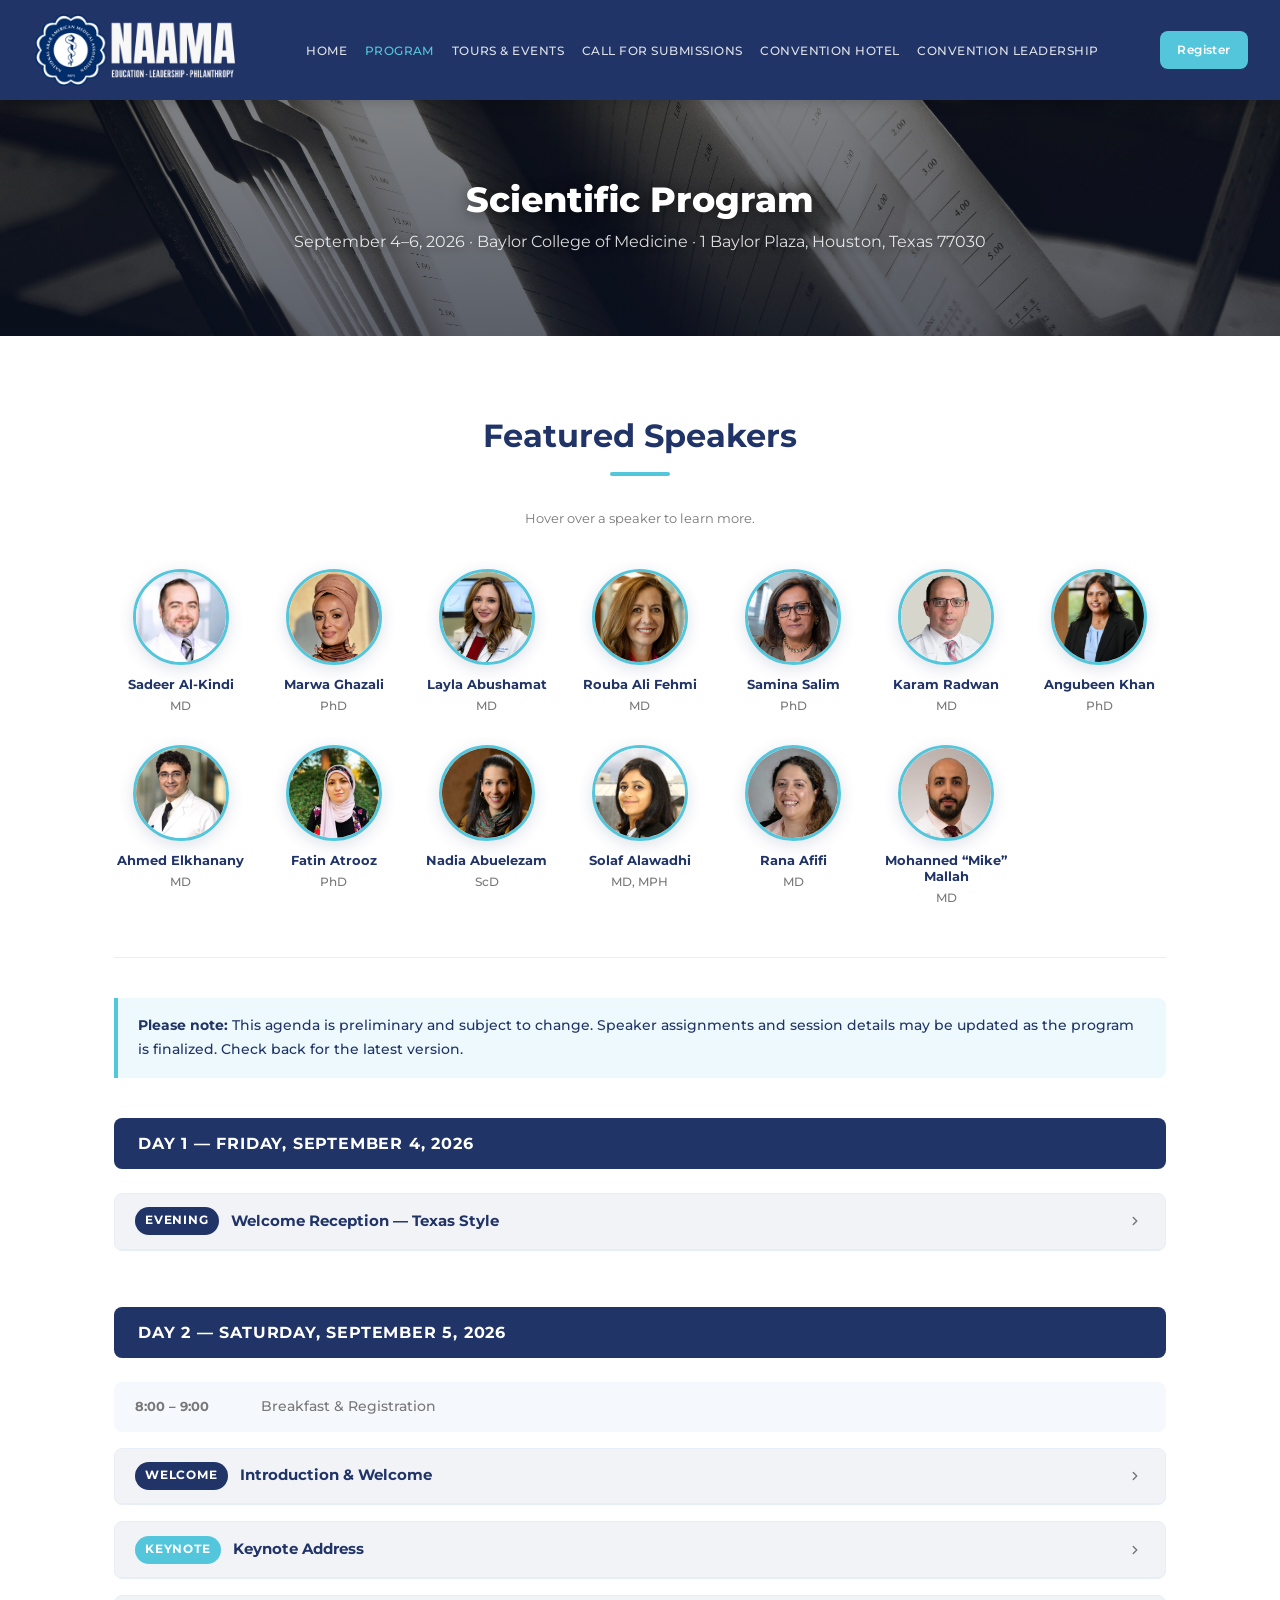
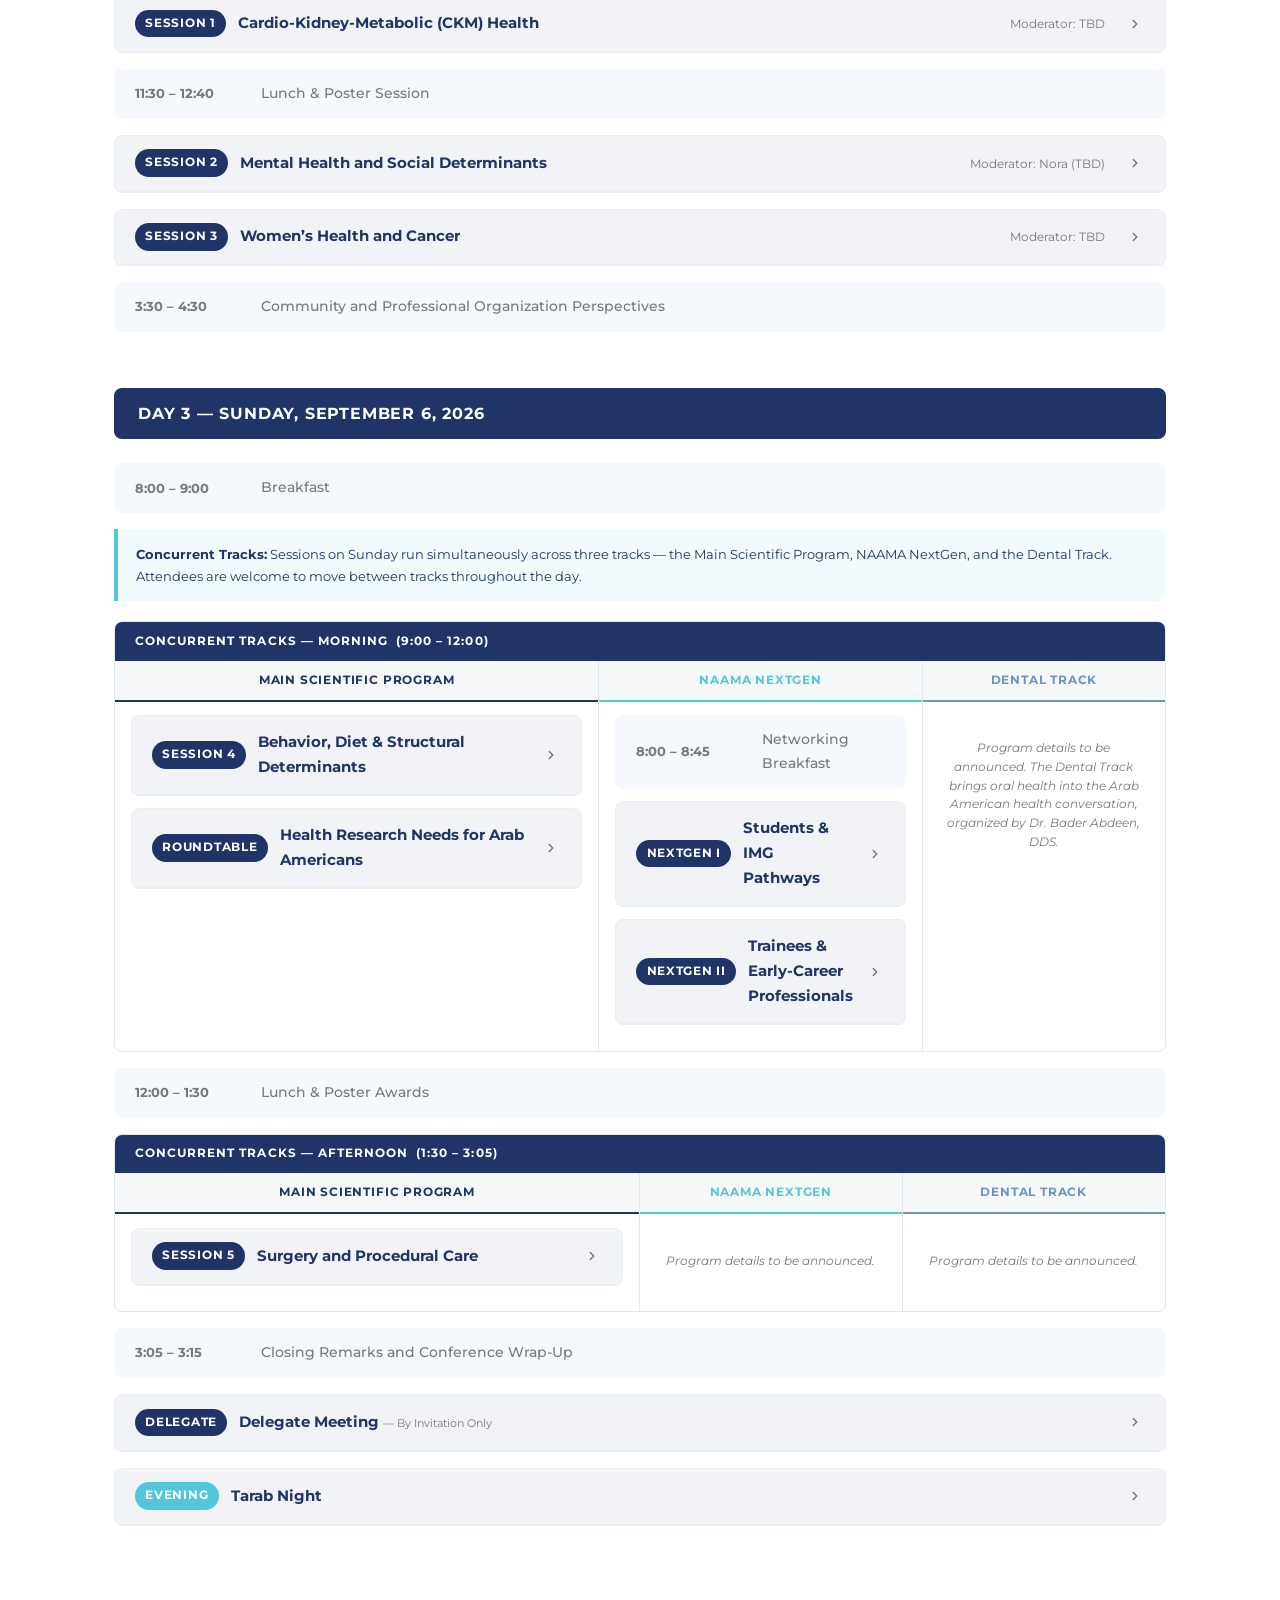
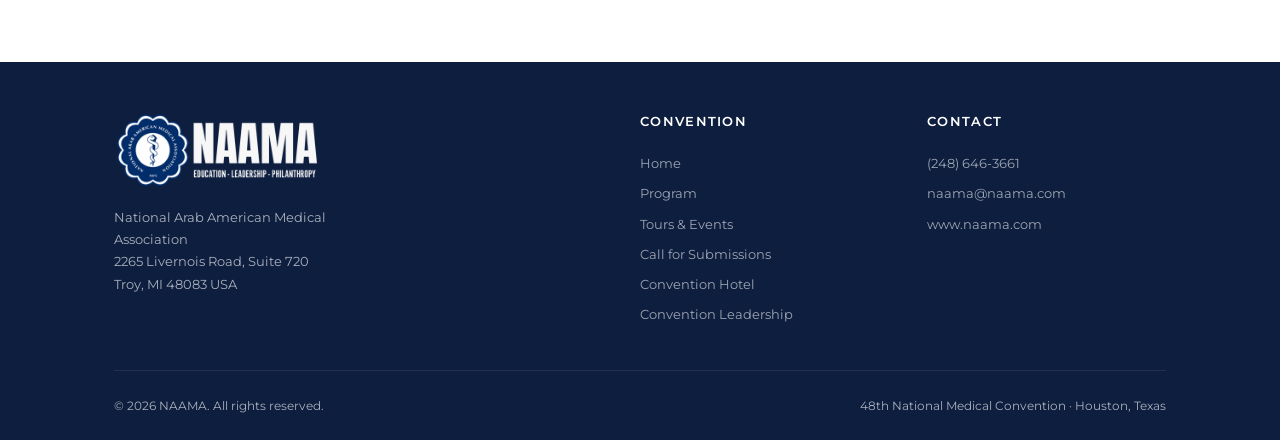
==== commit 59e53803: "Add Tours & Events page, Delegate Meeting, and Tarab Night - New tours.html: NASA JSC tour (Sat Sep " ====
--- a/agenda.html
+++ b/agenda.html
@@ -3,7 +3,25 @@
 <head>
   <meta charset="UTF-8" />
   <meta name="viewport" content="width=device-width, initial-scale=1.0" />
-  <title>Program – NAAMA 48th National Medical Convention 2026</title>
+  <title>Program – NAAMA 2026 Convention | Scientific Sessions & Schedule</title>
+  <link rel="icon" type="image/png" href="images/naama-favicon.png" />
+  <meta name="description" content="Explore the full scientific program for the NAAMA 48th National Medical Convention, September 4–6, 2026 in Houston, Texas. Sessions on Arab American health, cardiology, mental health, surgery, and more." />
+  <meta name="robots" content="index, follow" />
+  <link rel="canonical" href="https://aa4793.github.io/naama-convention-2026/agenda.html" />
+
+  <!-- Open Graph -->
+  <meta property="og:type" content="website" />
+  <meta property="og:url" content="https://aa4793.github.io/naama-convention-2026/agenda.html" />
+  <meta property="og:title" content="Program – NAAMA 48th National Medical Convention 2026" />
+  <meta property="og:description" content="Explore the full scientific program for the NAAMA 48th National Medical Convention, September 4–6, 2026 in Houston, Texas." />
+  <meta property="og:image" content="https://aa4793.github.io/naama-convention-2026/images/houston-hero.jpg" />
+
+  <!-- Twitter Card -->
+  <meta name="twitter:card" content="summary_large_image" />
+  <meta name="twitter:title" content="Program – NAAMA 48th National Medical Convention 2026" />
+  <meta name="twitter:description" content="Explore the full scientific program for the NAAMA 48th National Medical Convention, September 4–6, 2026 in Houston, Texas." />
+  <meta name="twitter:image" content="https://aa4793.github.io/naama-convention-2026/images/houston-hero.jpg" />
+
   <link rel="stylesheet" href="css/naama-site.css" />
 </head>
 <body>
@@ -667,6 +685,43 @@
           <span class="time">3:05 &ndash; 3:15</span>
           <span class="label">Closing Remarks and Conference Wrap-Up</span>
         </div>
+
+        <div class="agenda-block agenda-session">
+          <div class="agenda-session__header" onclick="toggleSession(this)" role="button" aria-expanded="false">
+            <span class="agenda-session__badge" style="background:var(--navy);">Delegate</span>
+            <span class="agenda-session__title">Delegate Meeting <span style="font-size:.75em;font-weight:400;color:var(--gray);">&mdash; By Invitation Only</span></span>
+            <span class="agenda-session__toggle"><svg viewBox="0 0 24 24"><polyline points="6 9 12 15 18 9"/></svg></span>
+          </div>
+          <div class="agenda-session__body collapsed">
+            <div class="agenda-session__summary">3:15 &ndash; 4:15 PM &middot; By invitation only</div>
+            <div class="agenda-special" style="border-top-color:var(--navy);">
+              <span class="agenda-special__time">3:15 &ndash; 4:15 PM</span>
+              <div>
+                <div class="agenda-special__title">NAAMA Delegate Meeting</div>
+                <div class="agenda-special__sub">By invitation only &mdash; Official NAAMA delegate business session.</div>
+              </div>
+            </div>
+          </div>
+        </div>
+
+        <div class="agenda-block agenda-session">
+          <div class="agenda-session__header" onclick="toggleSession(this)" role="button" aria-expanded="false">
+            <span class="agenda-session__badge" style="background:var(--teal);">Evening</span>
+            <span class="agenda-session__title">Tarab Night</span>
+            <span class="agenda-session__toggle"><svg viewBox="0 0 24 24"><polyline points="6 9 12 15 18 9"/></svg></span>
+          </div>
+          <div class="agenda-session__body collapsed">
+            <div class="agenda-session__summary">6:00 &ndash; 9:00 PM &middot; Details to follow</div>
+            <div class="agenda-special" style="border-top-color:var(--teal);">
+              <span class="agenda-special__time">6:00 &ndash; 9:00 PM</span>
+              <div>
+                <div class="agenda-special__title">Tarab Night</div>
+                <div class="agenda-special__sub">An evening of Arabic music and celebration. Full details to be announced — check back soon.</div>
+              </div>
+            </div>
+          </div>
+        </div>
+
       </div>
 
     </div>
@@ -684,6 +739,7 @@
           <h4>Convention</h4>
           <a href="index.html">Home</a>
           <a href="agenda.html">Program</a>
+          <a href="tours.html">Tours &amp; Events</a>
           <a href="submissions.html">Call for Submissions</a>
           <a href="hotel.html">Convention Hotel</a>
           <a href="leadership.html">Convention Leadership</a>
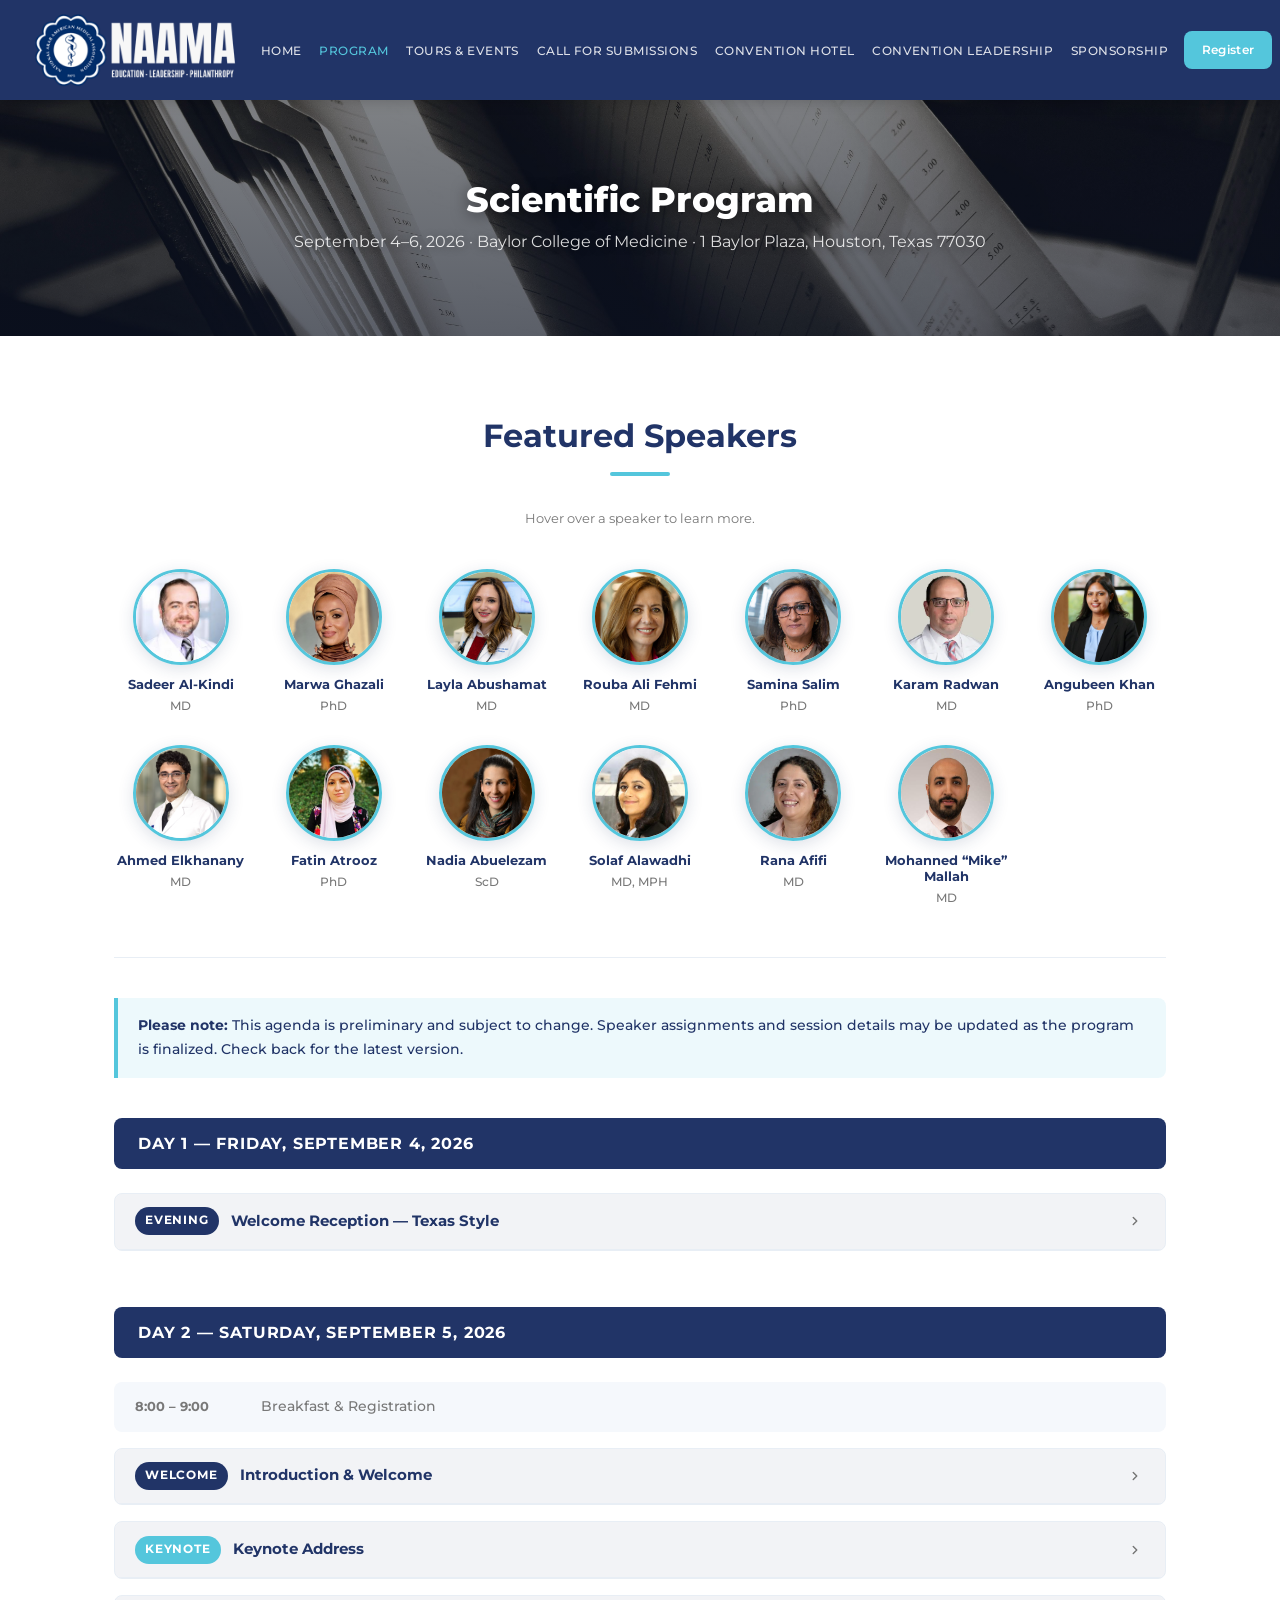
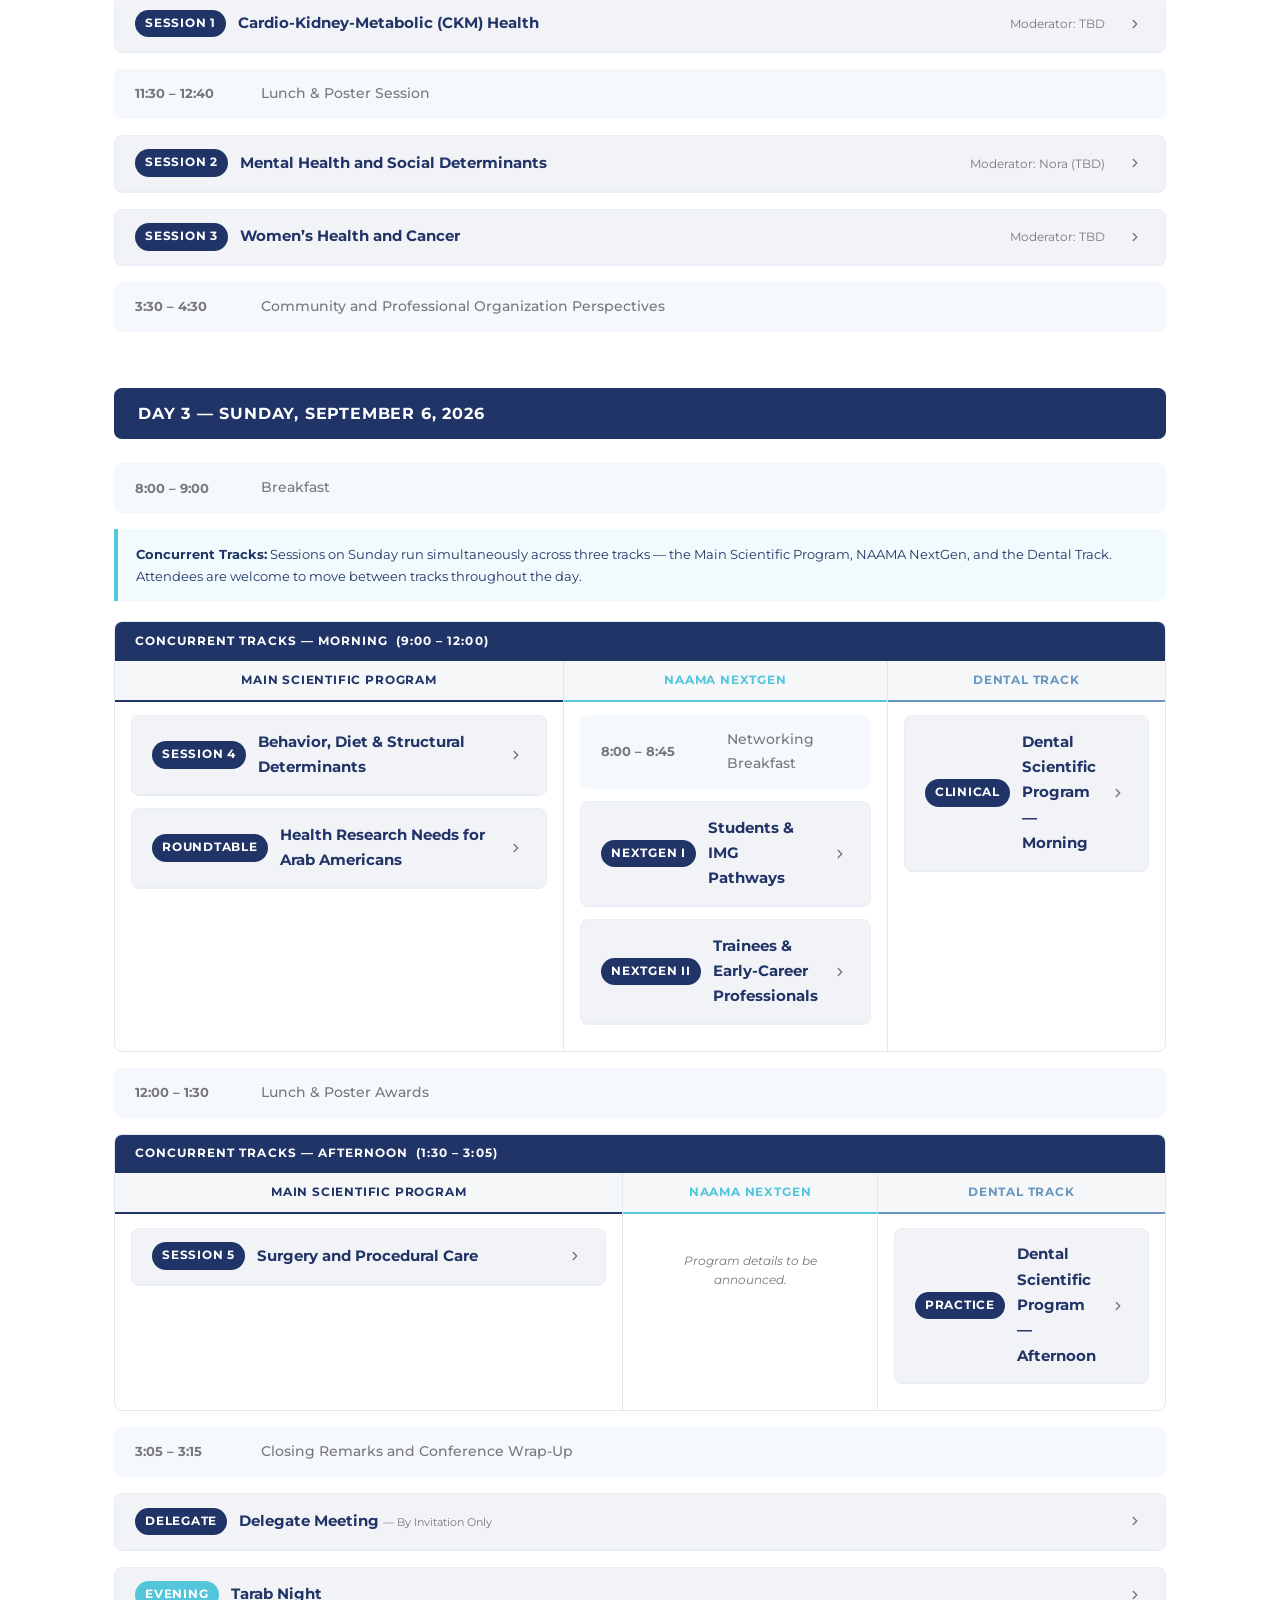
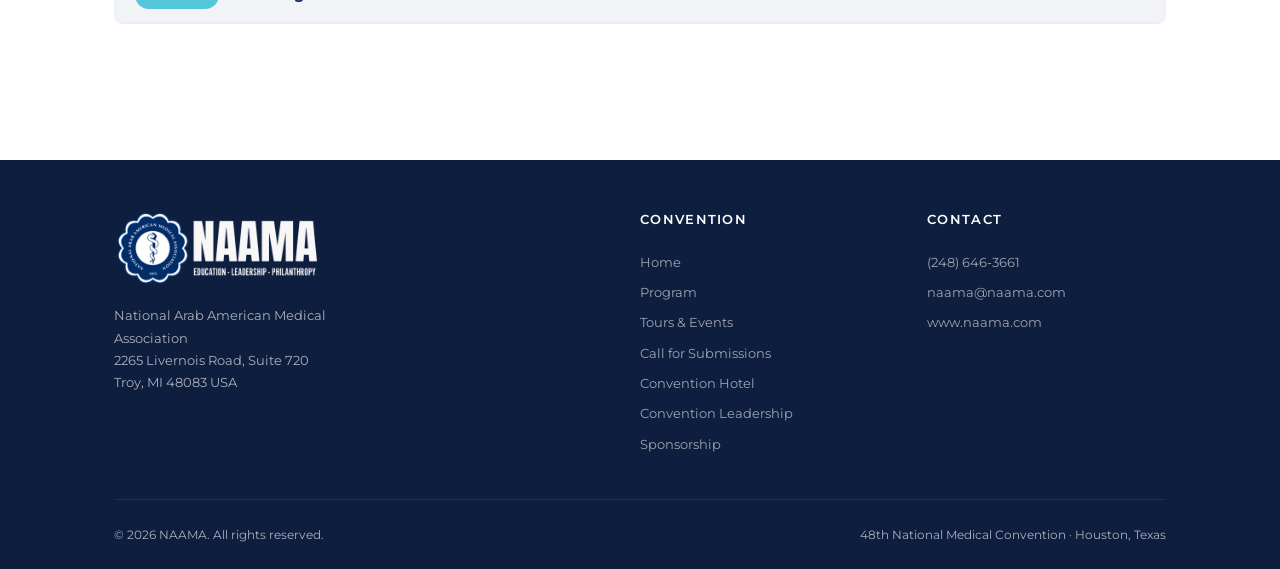
==== commit d4443e52: "Add Dental Track program details and new Sponsorship page - Fill in Dental Scientific Program (morni" ====
--- a/agenda.html
+++ b/agenda.html
@@ -595,7 +595,59 @@
             <div class="concurrent-track concurrent-track--dental">
               <div class="concurrent-track__header">Dental Track</div>
               <div class="concurrent-track__body">
-                <p class="concurrent-track__tba">Program details to be announced. The Dental Track brings oral health into the Arab American health conversation, organized by Dr. Bader Abdeen, DDS.</p>
+
+                <div class="agenda-block agenda-session">
+                  <div class="agenda-session__header" onclick="toggleSession(this)" role="button" aria-expanded="false">
+                    <span class="agenda-session__badge">Clinical</span>
+                    <span class="agenda-session__title">Dental Scientific Program &mdash; Morning</span>
+                    <span class="agenda-session__toggle"><svg viewBox="0 0 24 24"><polyline points="6 9 12 15 18 9"/></svg></span>
+                  </div>
+                  <div class="agenda-session__body collapsed">
+                    <div class="agenda-session__summary">Bringing oral health into the Arab American medical community. Organized and moderated by Bader Abdeen, DDS, MSD.</div>
+                    <div class="agenda-talk">
+                      <span class="agenda-talk__time">9:00 &ndash; 9:15</span>
+                      <div>
+                        <div class="agenda-talk__title">Welcome &amp; Introduction</div>
+                        <div class="agenda-talk__speaker">Dr. Bader Abdeen</div>
+                      </div>
+                    </div>
+                    <div class="agenda-talk">
+                      <span class="agenda-talk__time">9:15 &ndash; 10:00</span>
+                      <div>
+                        <div class="agenda-talk__title">Breathe, Grow, Thrive: Facial Development and the Airway from Childhood</div>
+                        <div class="agenda-talk__speaker">Dr. Wael Kannan</div>
+                      </div>
+                    </div>
+                    <div class="agenda-talk">
+                      <span class="agenda-talk__time">10:00 &ndash; 10:45</span>
+                      <div>
+                        <div class="agenda-talk__title">Prepared, Not Panicked: A Practical Approach to Medical Emergencies in Dental Practice</div>
+                        <div class="agenda-talk__speaker">Dr. Nagi Demian</div>
+                      </div>
+                    </div>
+                    <div class="agenda-talk">
+                      <span class="agenda-talk__time">10:45 &ndash; 11:00</span>
+                      <div>
+                        <div class="agenda-talk__title">Break</div>
+                      </div>
+                    </div>
+                    <div class="agenda-talk">
+                      <span class="agenda-talk__time">11:00 &ndash; 11:45</span>
+                      <div>
+                        <div class="agenda-talk__title">Beyond the Traditional Denture: Implant-Retained Overdentures in Full-Arch Restoration</div>
+                        <div class="agenda-talk__speaker">Dr. Mohammad Koutrach</div>
+                      </div>
+                    </div>
+                    <div class="agenda-talk">
+                      <span class="agenda-talk__time">11:45 &ndash; 12:00</span>
+                      <div>
+                        <div class="agenda-talk__title">Morning Q&amp;A</div>
+                        <div class="agenda-talk__speaker">All clinical speakers</div>
+                      </div>
+                    </div>
+                  </div>
+                </div>
+
               </div>
             </div>
 
@@ -674,7 +726,39 @@
             <div class="concurrent-track concurrent-track--dental">
               <div class="concurrent-track__header">Dental Track</div>
               <div class="concurrent-track__body">
-                <p class="concurrent-track__tba">Program details to be announced.</p>
+
+                <div class="agenda-block agenda-session">
+                  <div class="agenda-session__header" onclick="toggleSession(this)" role="button" aria-expanded="false">
+                    <span class="agenda-session__badge">Practice</span>
+                    <span class="agenda-session__title">Dental Scientific Program &mdash; Afternoon</span>
+                    <span class="agenda-session__toggle"><svg viewBox="0 0 24 24"><polyline points="6 9 12 15 18 9"/></svg></span>
+                  </div>
+                  <div class="agenda-session__body collapsed">
+                    <div class="agenda-session__summary">Clinical &amp; practice session &mdash; from endodontic decision-making to the business of dentistry and community building.</div>
+                    <div class="agenda-talk">
+                      <span class="agenda-talk__time">1:00 &ndash; 1:45</span>
+                      <div>
+                        <div class="agenda-talk__title">The Hidden Fracture: Detecting Root Fractures and the Save-or-Extract Decision</div>
+                        <div class="agenda-talk__speaker">Dr. Samar Alhashimy</div>
+                      </div>
+                    </div>
+                    <div class="agenda-talk">
+                      <span class="agenda-talk__time">1:45 &ndash; 2:45</span>
+                      <div>
+                        <div class="agenda-talk__title">Owning Your Future: The Business Side of a Dental Career, Start to Finish</div>
+                        <div class="agenda-talk__speaker">Joshe Griebahn</div>
+                      </div>
+                    </div>
+                    <div class="agenda-talk">
+                      <span class="agenda-talk__time">2:45 &ndash; 3:15</span>
+                      <div>
+                        <div class="agenda-talk__title">Looking Forward: Building a Community of Arab American Dentists</div>
+                        <div class="agenda-talk__speaker">Moderated by Dr. Bader Abdeen</div>
+                      </div>
+                    </div>
+                  </div>
+                </div>
+
               </div>
             </div>
 
@@ -743,6 +827,7 @@
           <a href="submissions.html">Call for Submissions</a>
           <a href="hotel.html">Convention Hotel</a>
           <a href="leadership.html">Convention Leadership</a>
+          <a href="sponsorship.html">Sponsorship</a>
         </div>
         <div class="footer__col">
           <h4>Contact</h4>
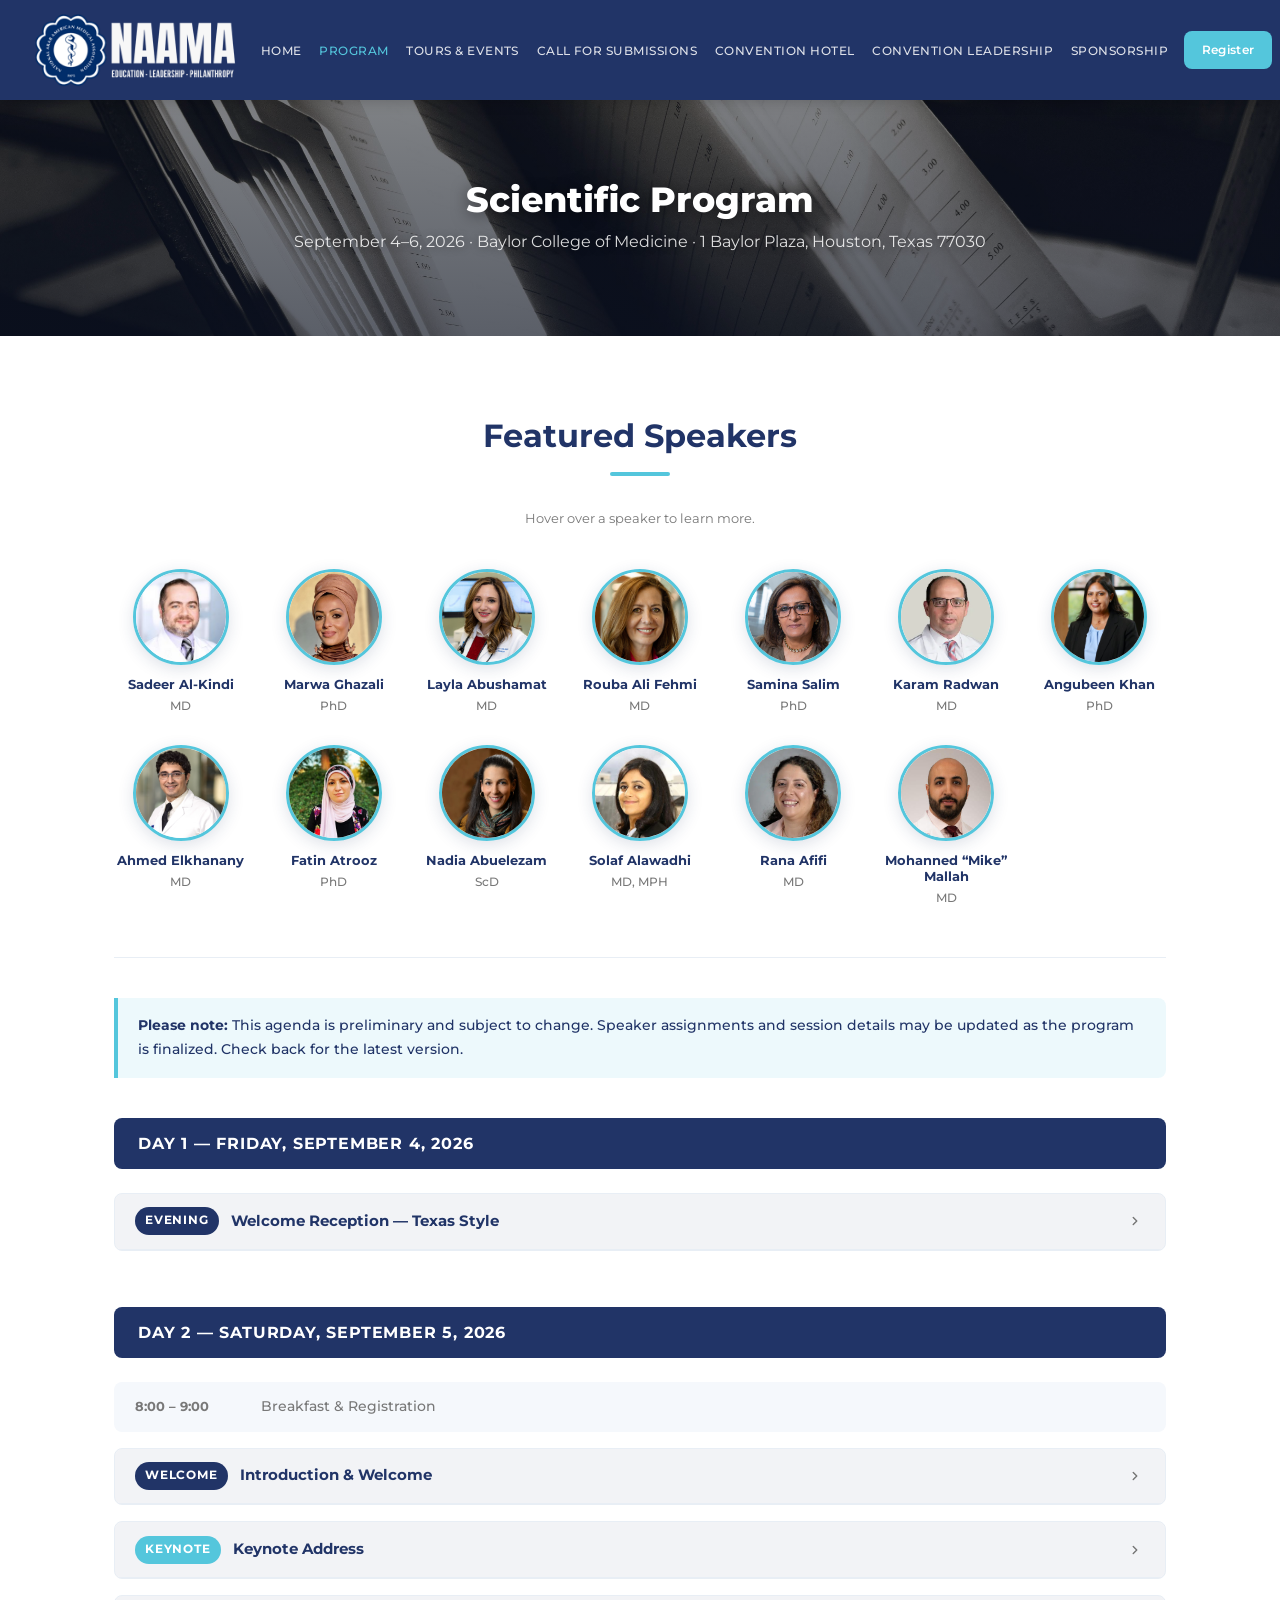
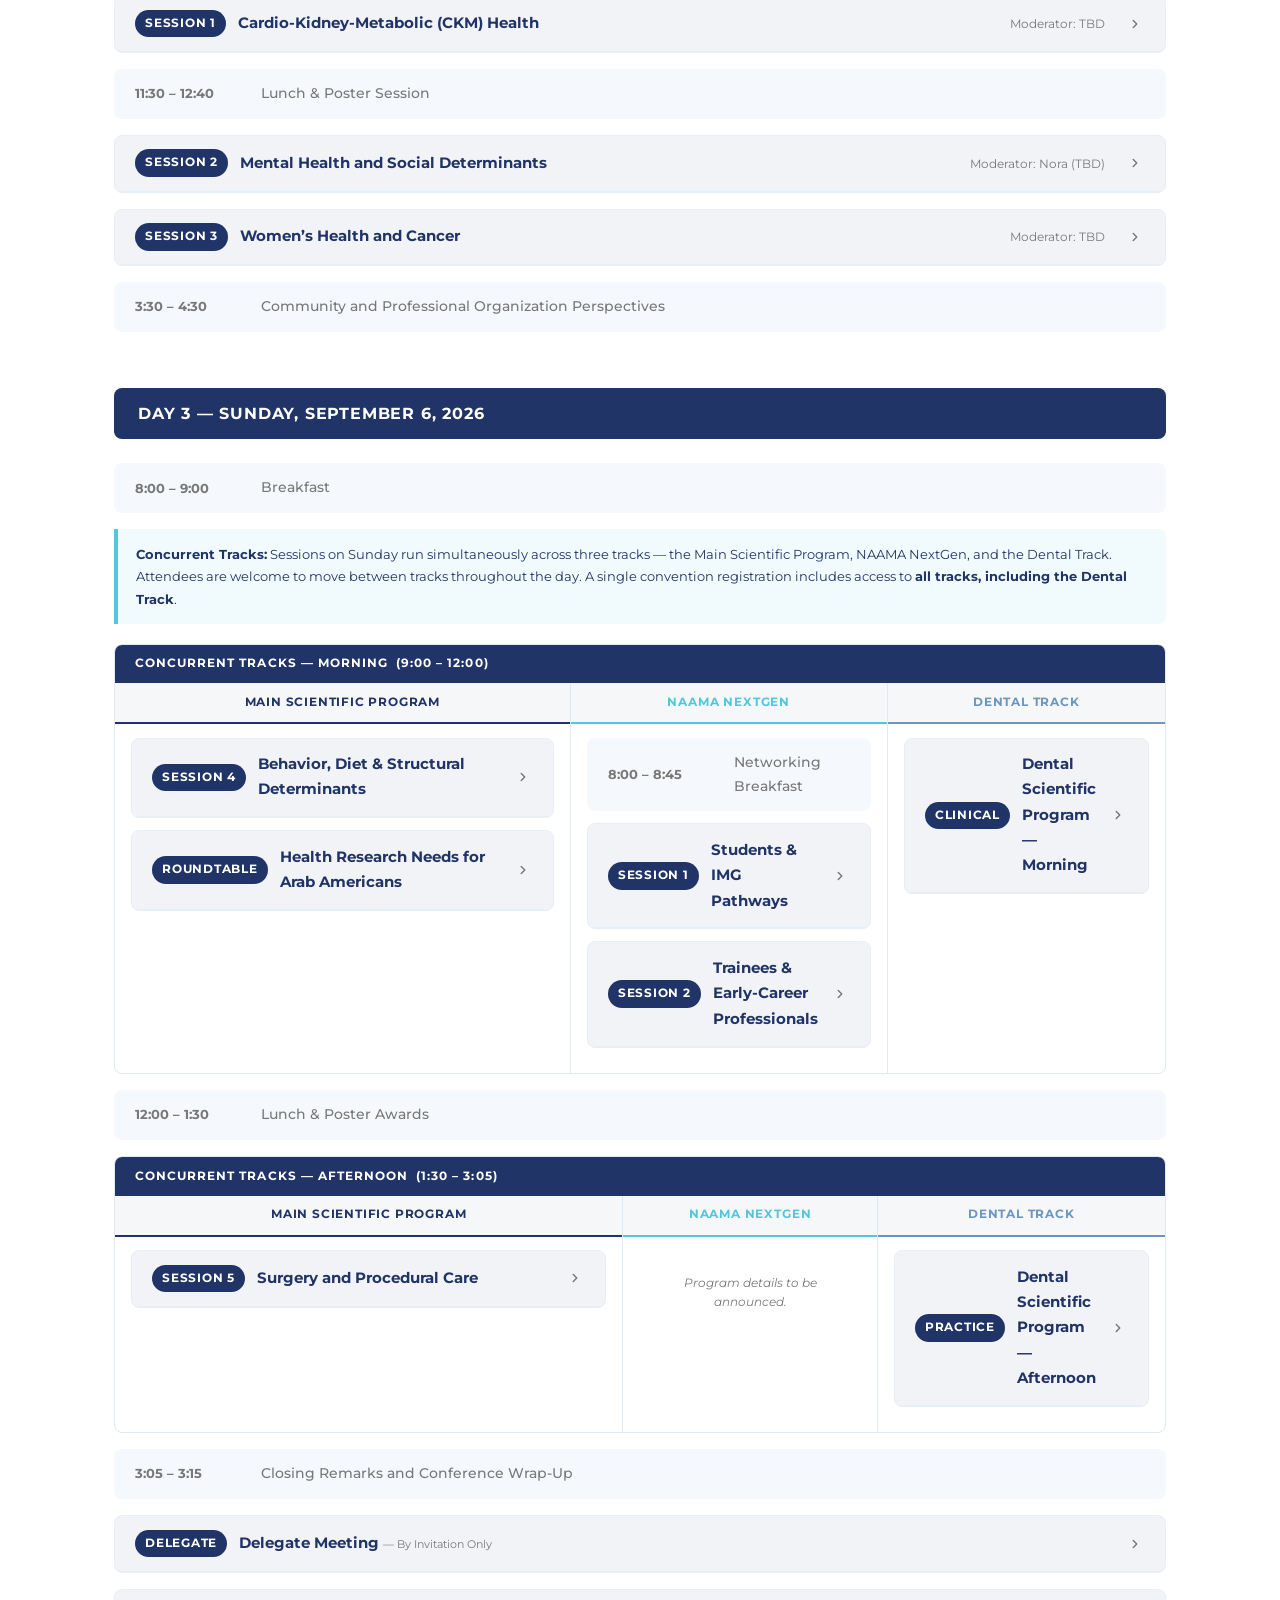
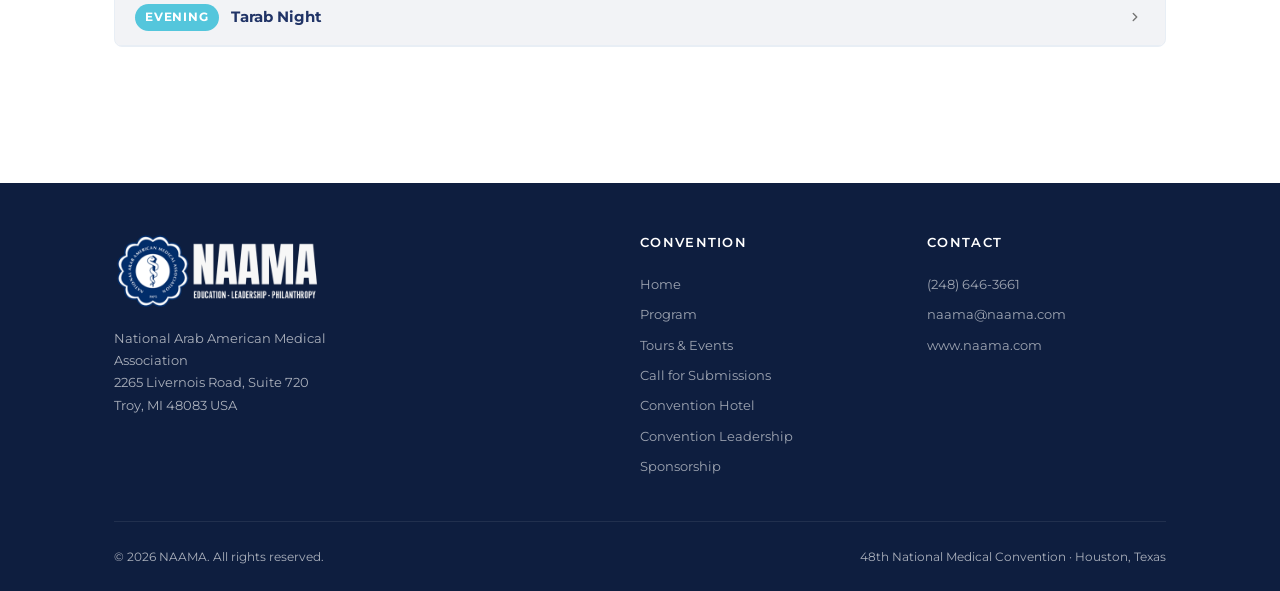
==== commit 7fccba50: "Rename NextGen badges, note all-track access, remove submissions hero - Rename NextGen I/II badges t" ====
--- a/agenda.html
+++ b/agenda.html
@@ -415,7 +415,7 @@
         </div>
 
         <div class="concurrent-note">
-          <strong>Concurrent Tracks:</strong> Sessions on Sunday run simultaneously across three tracks &mdash; the Main Scientific Program, NAAMA NextGen, and the Dental Track. Attendees are welcome to move between tracks throughout the day.
+          <strong>Concurrent Tracks:</strong> Sessions on Sunday run simultaneously across three tracks &mdash; the Main Scientific Program, NAAMA NextGen, and the Dental Track. Attendees are welcome to move between tracks throughout the day. A single convention registration includes access to <strong>all tracks, including the Dental Track</strong>.
         </div>
 
         <!-- ── Morning Concurrent Block ── -->
@@ -512,7 +512,7 @@
                 <!-- Session I -->
                 <div class="agenda-block agenda-session" style="margin-bottom:.75rem;">
                   <div class="agenda-session__header" onclick="toggleSession(this)" role="button" aria-expanded="false">
-                    <span class="agenda-session__badge">NextGen I</span>
+                    <span class="agenda-session__badge">Session 1</span>
                     <span class="agenda-session__title">Students &amp; IMG Pathways</span>
                     <span class="agenda-session__toggle"><svg viewBox="0 0 24 24"><polyline points="6 9 12 15 18 9"/></svg></span>
                   </div>
@@ -550,7 +550,7 @@
                 <!-- Session II -->
                 <div class="agenda-block agenda-session">
                   <div class="agenda-session__header" onclick="toggleSession(this)" role="button" aria-expanded="false">
-                    <span class="agenda-session__badge">NextGen II</span>
+                    <span class="agenda-session__badge">Session 2</span>
                     <span class="agenda-session__title">Trainees &amp; Early-Career Professionals</span>
                     <span class="agenda-session__toggle"><svg viewBox="0 0 24 24"><polyline points="6 9 12 15 18 9"/></svg></span>
                   </div>
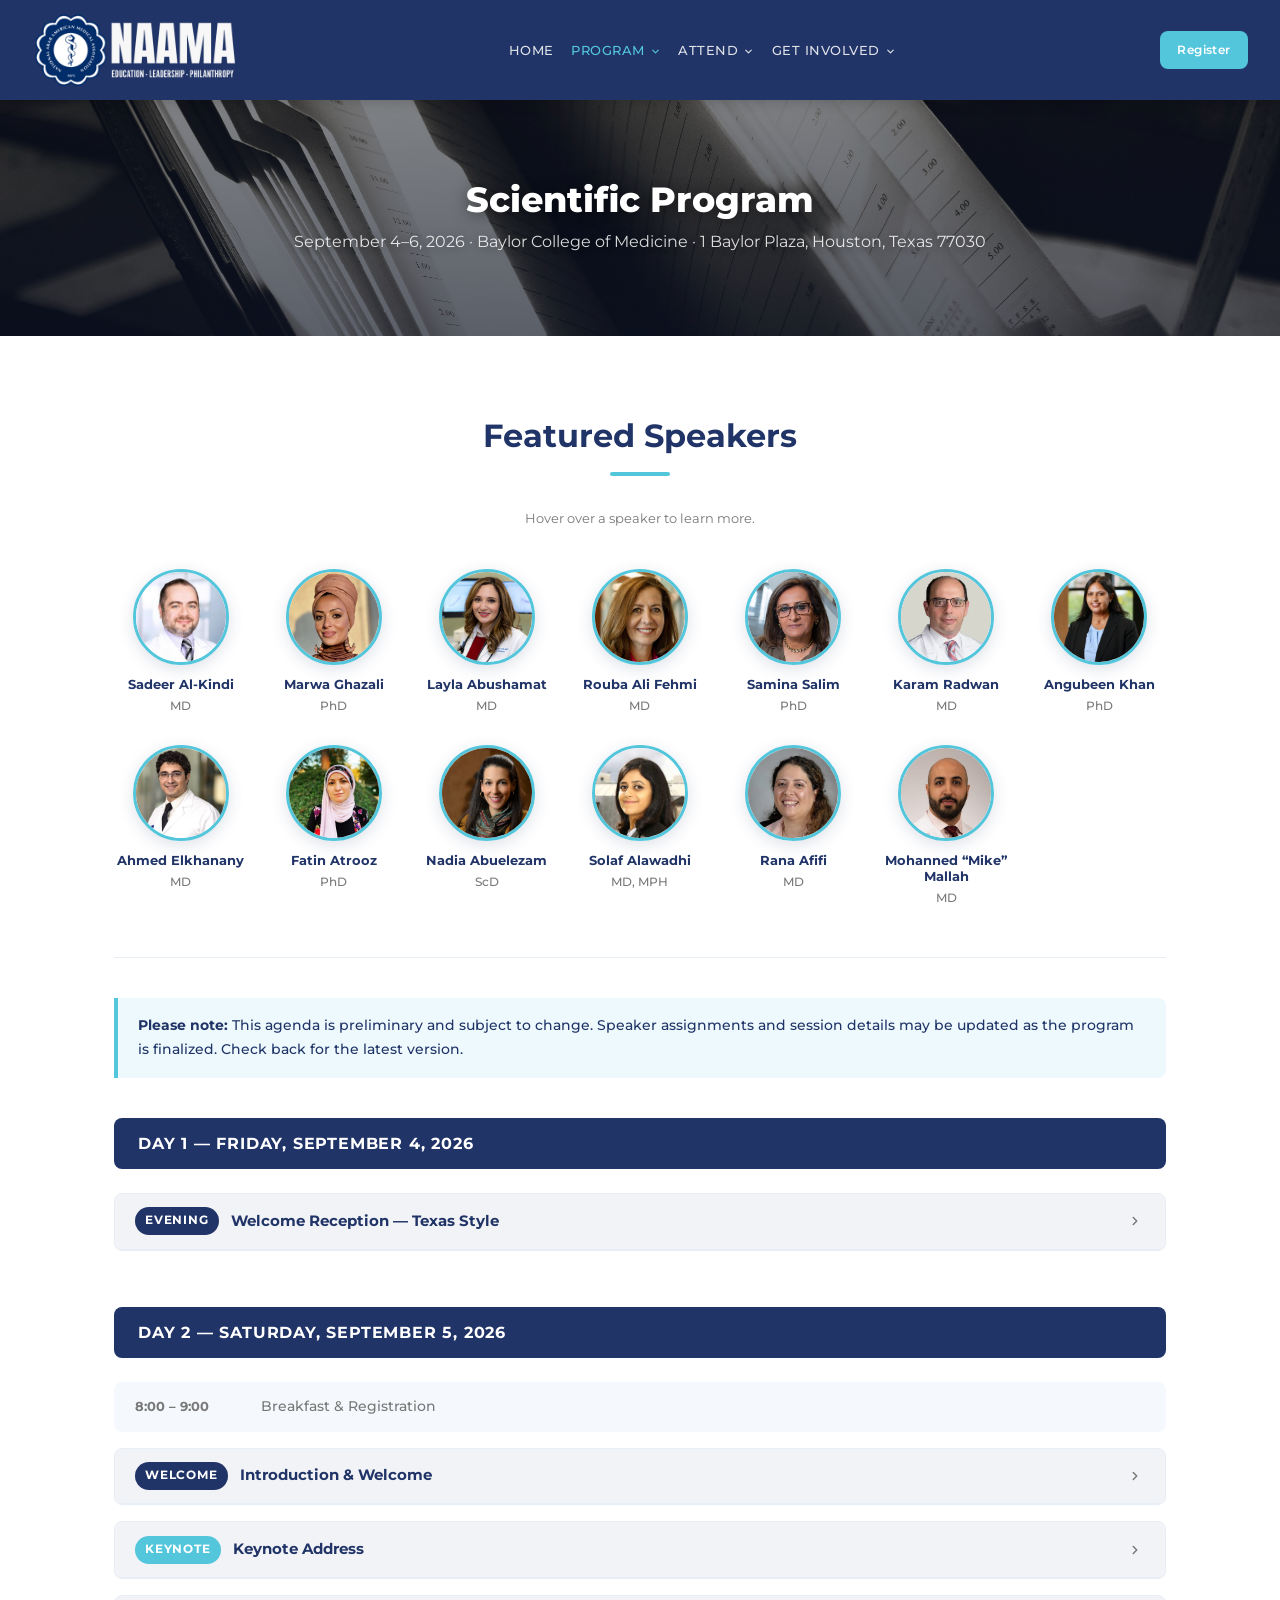
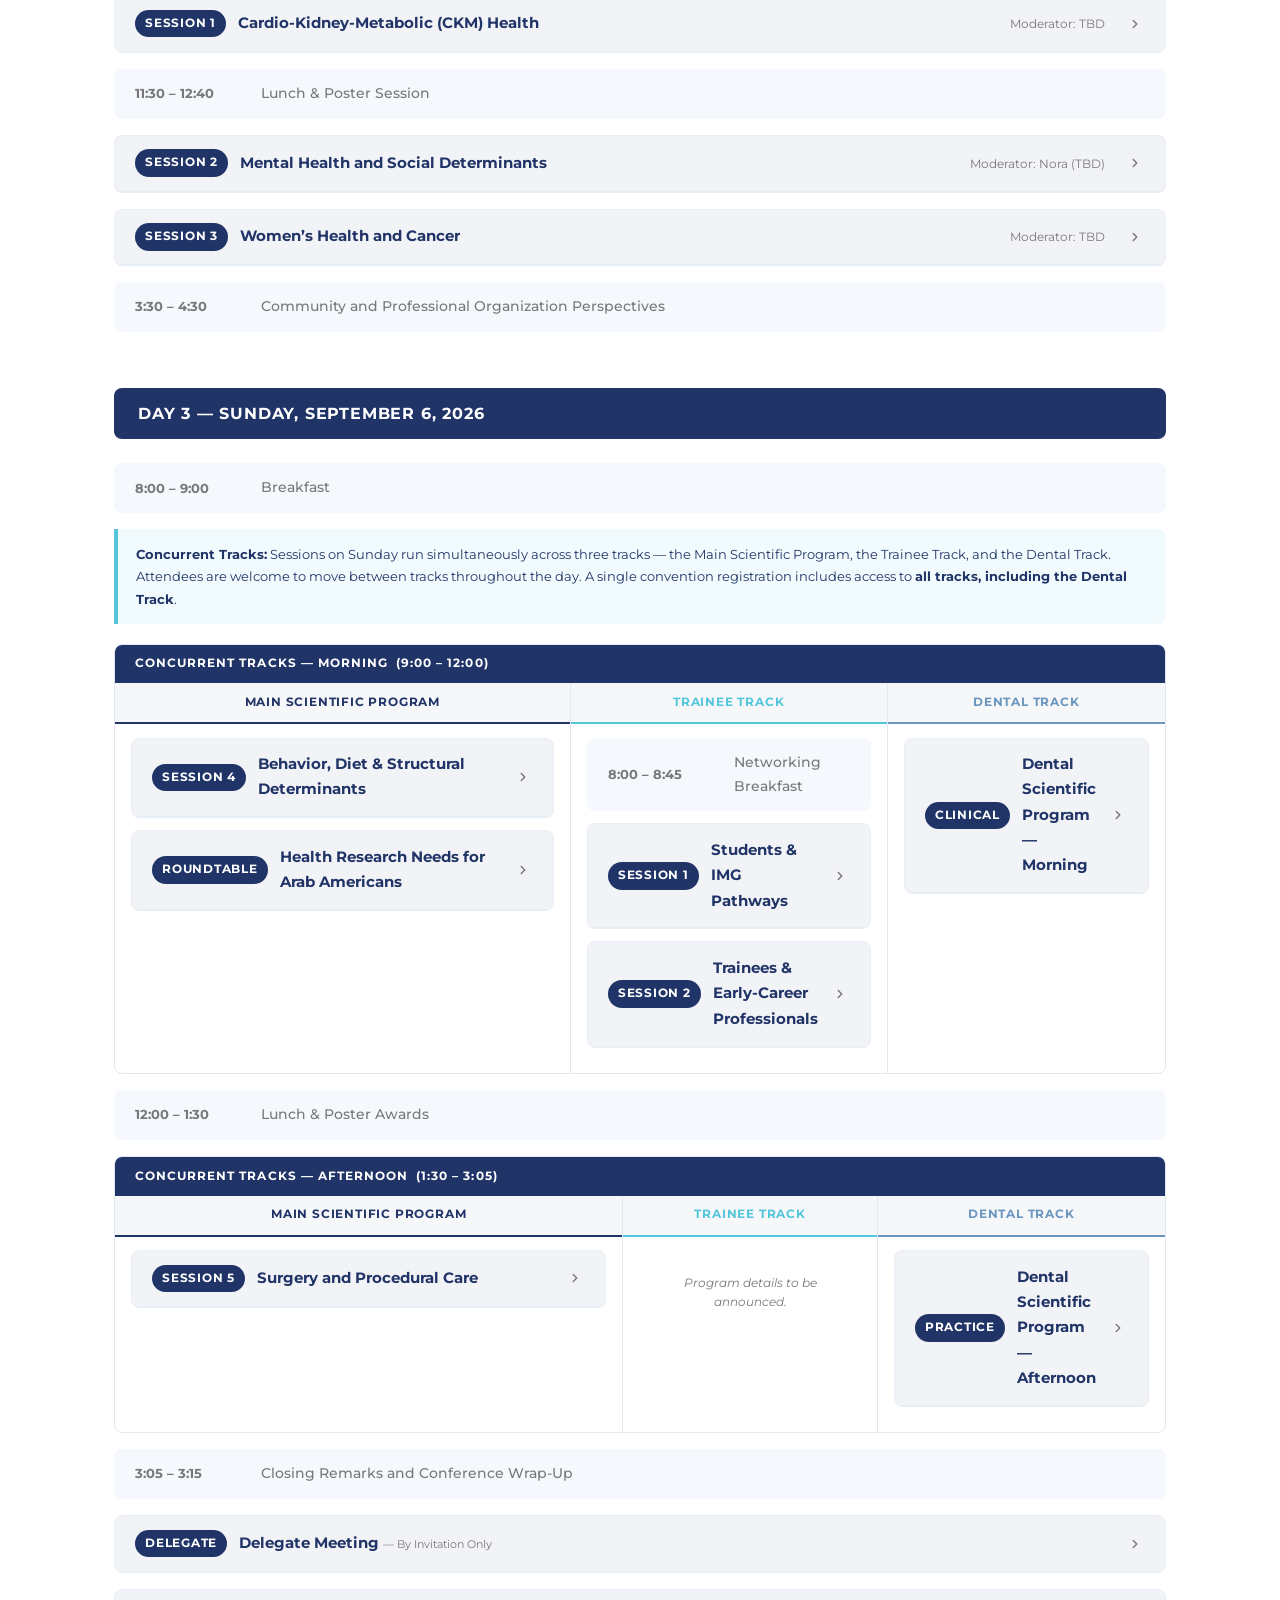
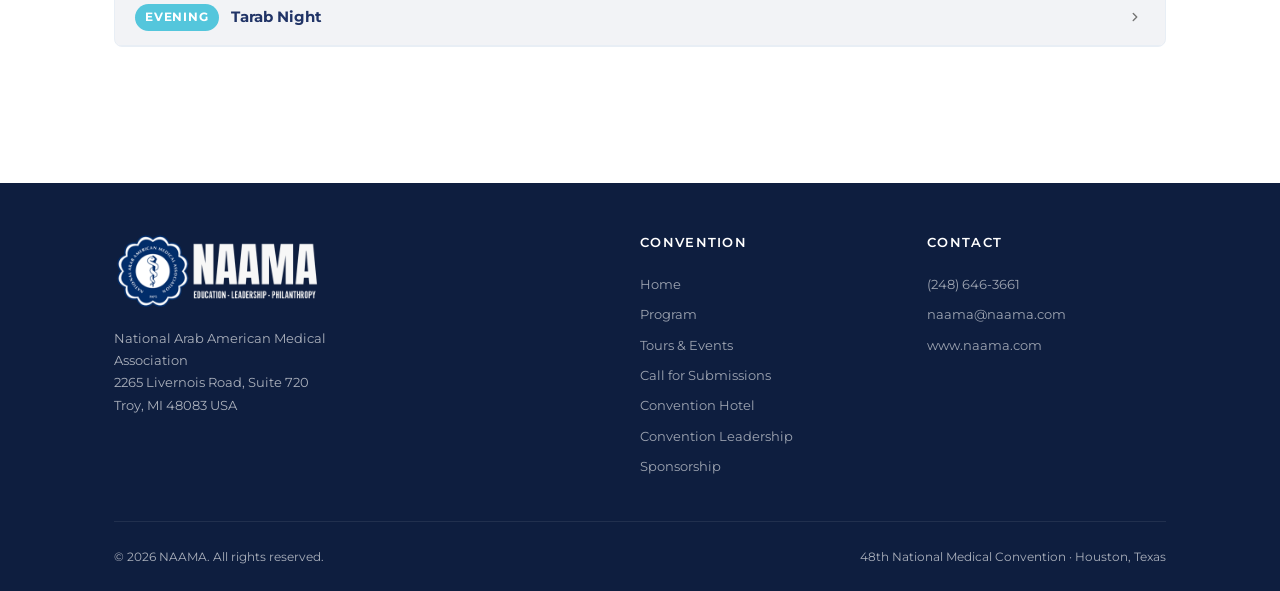
==== commit 7c30f75f: "Rename NAAMA NextGen concurrent track to Trainee Track Update both Sunday track headers (morning and" ====
--- a/agenda.html
+++ b/agenda.html
@@ -415,7 +415,7 @@
         </div>
 
         <div class="concurrent-note">
-          <strong>Concurrent Tracks:</strong> Sessions on Sunday run simultaneously across three tracks &mdash; the Main Scientific Program, NAAMA NextGen, and the Dental Track. Attendees are welcome to move between tracks throughout the day. A single convention registration includes access to <strong>all tracks, including the Dental Track</strong>.
+          <strong>Concurrent Tracks:</strong> Sessions on Sunday run simultaneously across three tracks &mdash; the Main Scientific Program, the Trainee Track, and the Dental Track. Attendees are welcome to move between tracks throughout the day. A single convention registration includes access to <strong>all tracks, including the Dental Track</strong>.
         </div>
 
         <!-- ── Morning Concurrent Block ── -->
@@ -500,7 +500,7 @@
             </div>
 
             <div class="concurrent-track concurrent-track--nextgen">
-              <div class="concurrent-track__header">NAAMA NextGen</div>
+              <div class="concurrent-track__header">Trainee Track</div>
               <div class="concurrent-track__body">
 
                 <!-- Networking Breakfast -->
@@ -717,7 +717,7 @@
             </div>
 
             <div class="concurrent-track concurrent-track--nextgen">
-              <div class="concurrent-track__header">NAAMA NextGen</div>
+              <div class="concurrent-track__header">Trainee Track</div>
               <div class="concurrent-track__body">
                 <p class="concurrent-track__tba">Program details to be announced.</p>
               </div>
--- a/css/naama-site.css
+++ b/css/naama-site.css
@@ -143,12 +143,82 @@
   padding: .6rem 1.4rem;
 }
 
+/* ── Grouped dropdown menus ── */
+.nav__item { position: relative; }
+
+.nav__group-label {
+  display: inline-flex;
+  align-items: center;
+  gap: .3rem;
+  color: rgba(255,255,255,.85);
+  font-size: .85rem;
+  font-weight: 500;
+  letter-spacing: .04em;
+  text-transform: uppercase;
+  white-space: nowrap;
+  cursor: pointer;
+  transition: color var(--transition);
+}
+.nav__group-label svg {
+  width: 11px; height: 11px;
+  transition: transform var(--transition);
+}
+.nav__item--group:hover > .nav__group-label,
+.nav__item--group:focus-within > .nav__group-label,
+.nav__item--group.active > .nav__group-label { color: var(--teal); }
+.nav__item--group:hover > .nav__group-label svg,
+.nav__item--group:focus-within > .nav__group-label svg { transform: rotate(180deg); }
+
+.nav__dropdown {
+  position: absolute;
+  top: 100%;
+  left: 50%;
+  transform: translateX(-50%) translateY(10px);
+  min-width: 230px;
+  background: var(--white);
+  border-radius: 10px;
+  box-shadow: 0 14px 34px rgba(0,0,0,.20);
+  padding: .5rem;
+  opacity: 0;
+  visibility: hidden;
+  transition: opacity .18s ease, transform .18s ease;
+  z-index: 200;
+}
+/* transparent hover bridge so the menu doesn't close in the gap */
+.nav__dropdown::before {
+  content: "";
+  position: absolute;
+  top: -12px; left: 0; right: 0;
+  height: 12px;
+}
+.nav__item--group:hover > .nav__dropdown,
+.nav__item--group:focus-within > .nav__dropdown {
+  opacity: 1;
+  visibility: visible;
+  transform: translateX(-50%) translateY(6px);
+}
+.nav__dropdown a {
+  display: block;
+  color: var(--navy);
+  font-size: .76rem;
+  font-weight: 600;
+  letter-spacing: .03em;
+  text-transform: uppercase;
+  white-space: nowrap;
+  padding: .65rem .85rem;
+  border-radius: 7px;
+  transition: background .15s ease, color .15s ease;
+}
+.nav__dropdown a:hover { background: var(--light); color: var(--teal); }
+.nav__dropdown a.active { background: var(--light); color: var(--teal); }
+
 /* ── Tighten link spacing as viewport narrows before hamburger kicks in */
 .nav__links a { white-space: nowrap; }
 
 @media (max-width: 1280px) {
   .nav__links { gap: 1.1rem; }
-  .nav__links a { font-size: .75rem; }
+  .nav__links a,
+  .nav__group-label { font-size: .8rem; }
   .nav__register .btn { font-size: .78rem; padding: .55rem 1.1rem; }
 }
 
@@ -186,8 +256,21 @@
   letter-spacing: .04em;
 }
 .nav__mobile a:last-child { border-bottom: none; }
-.nav__mobile a:hover { color: var(--teal); }
+.nav__mobile a:hover,
+.nav__mobile a.active { color: var(--teal); }
 .nav__mobile .btn { margin-top: 1rem; width: 100%; text-align: center; }
+
+/* Mobile grouped sections */
+.nav__mobile-group { padding: .35rem 0; }
+.nav__mobile-heading {
+  color: var(--teal);
+  font-size: .7rem;
+  font-weight: 700;
+  letter-spacing: .14em;
+  text-transform: uppercase;
+  padding: .85rem 0 .15rem;
+}
+.nav__mobile-group a { padding-left: .85rem; }
 
 /* ========================================
    HERO
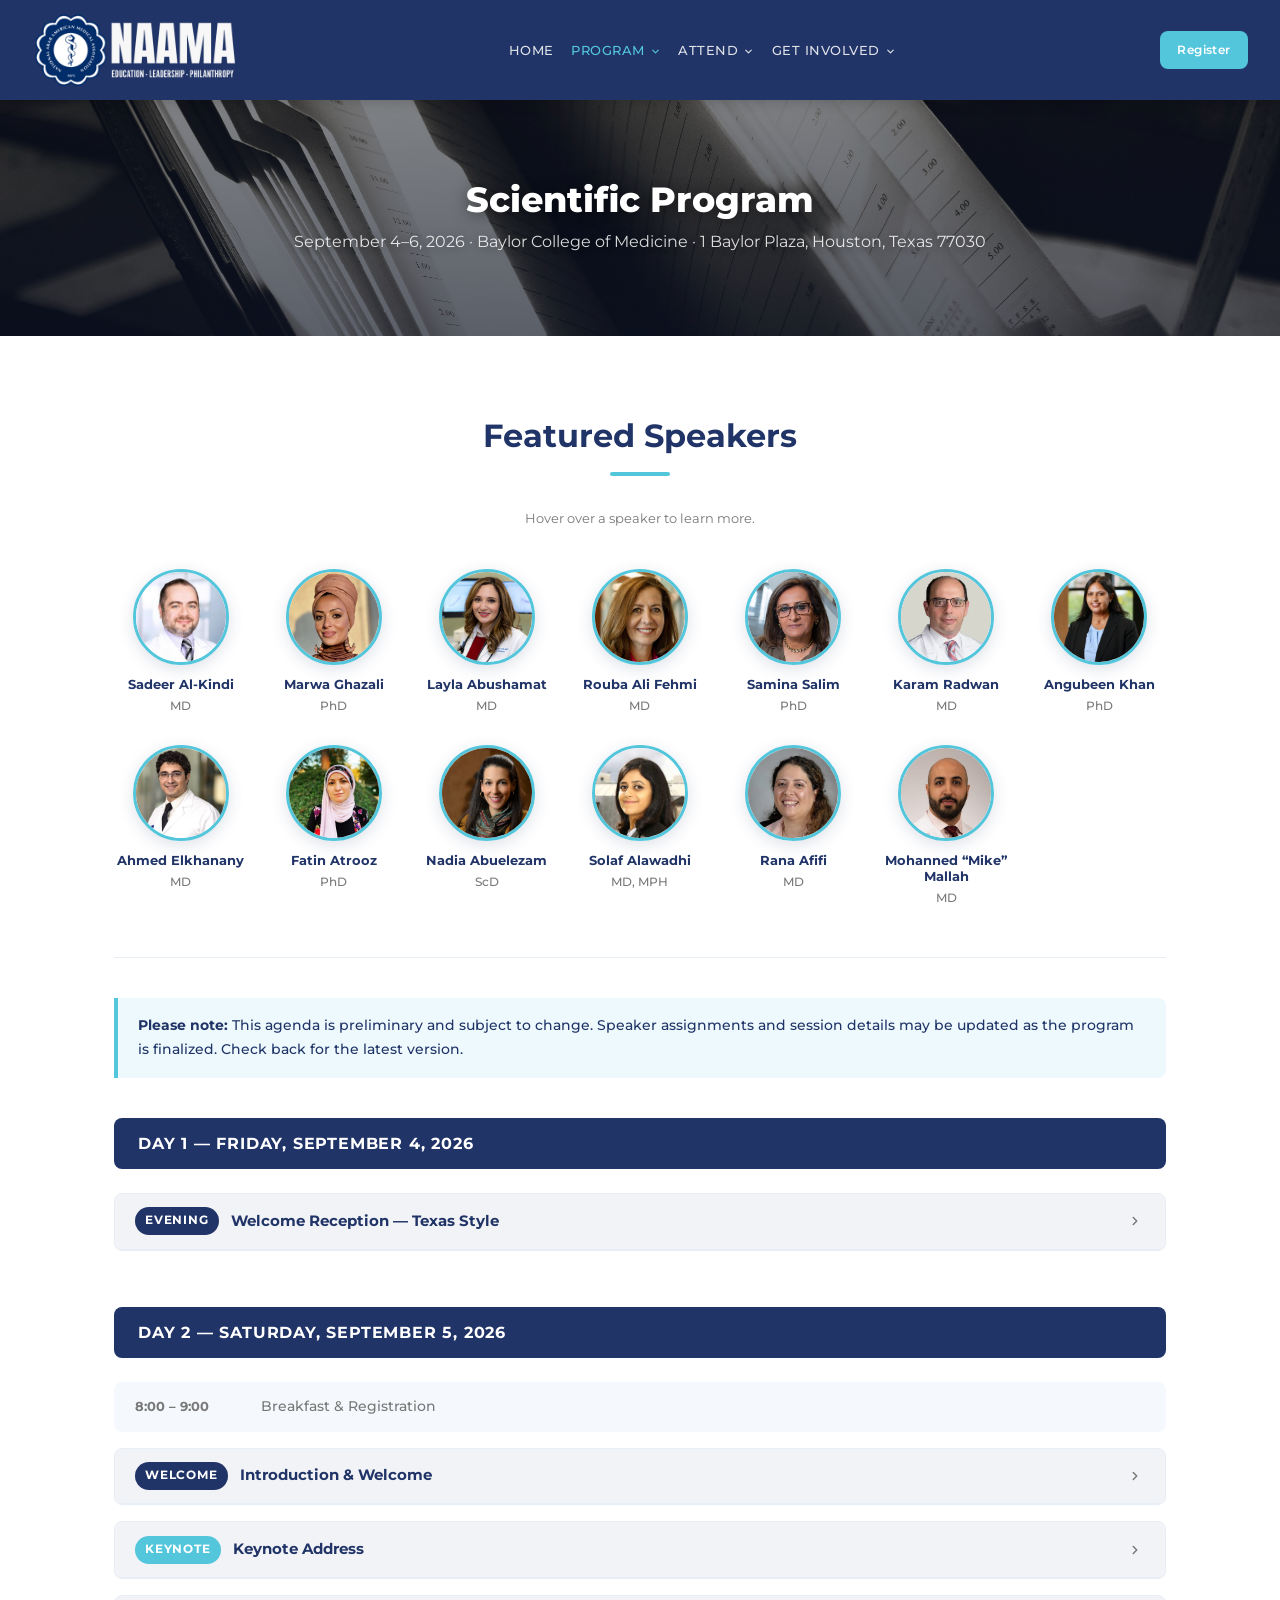
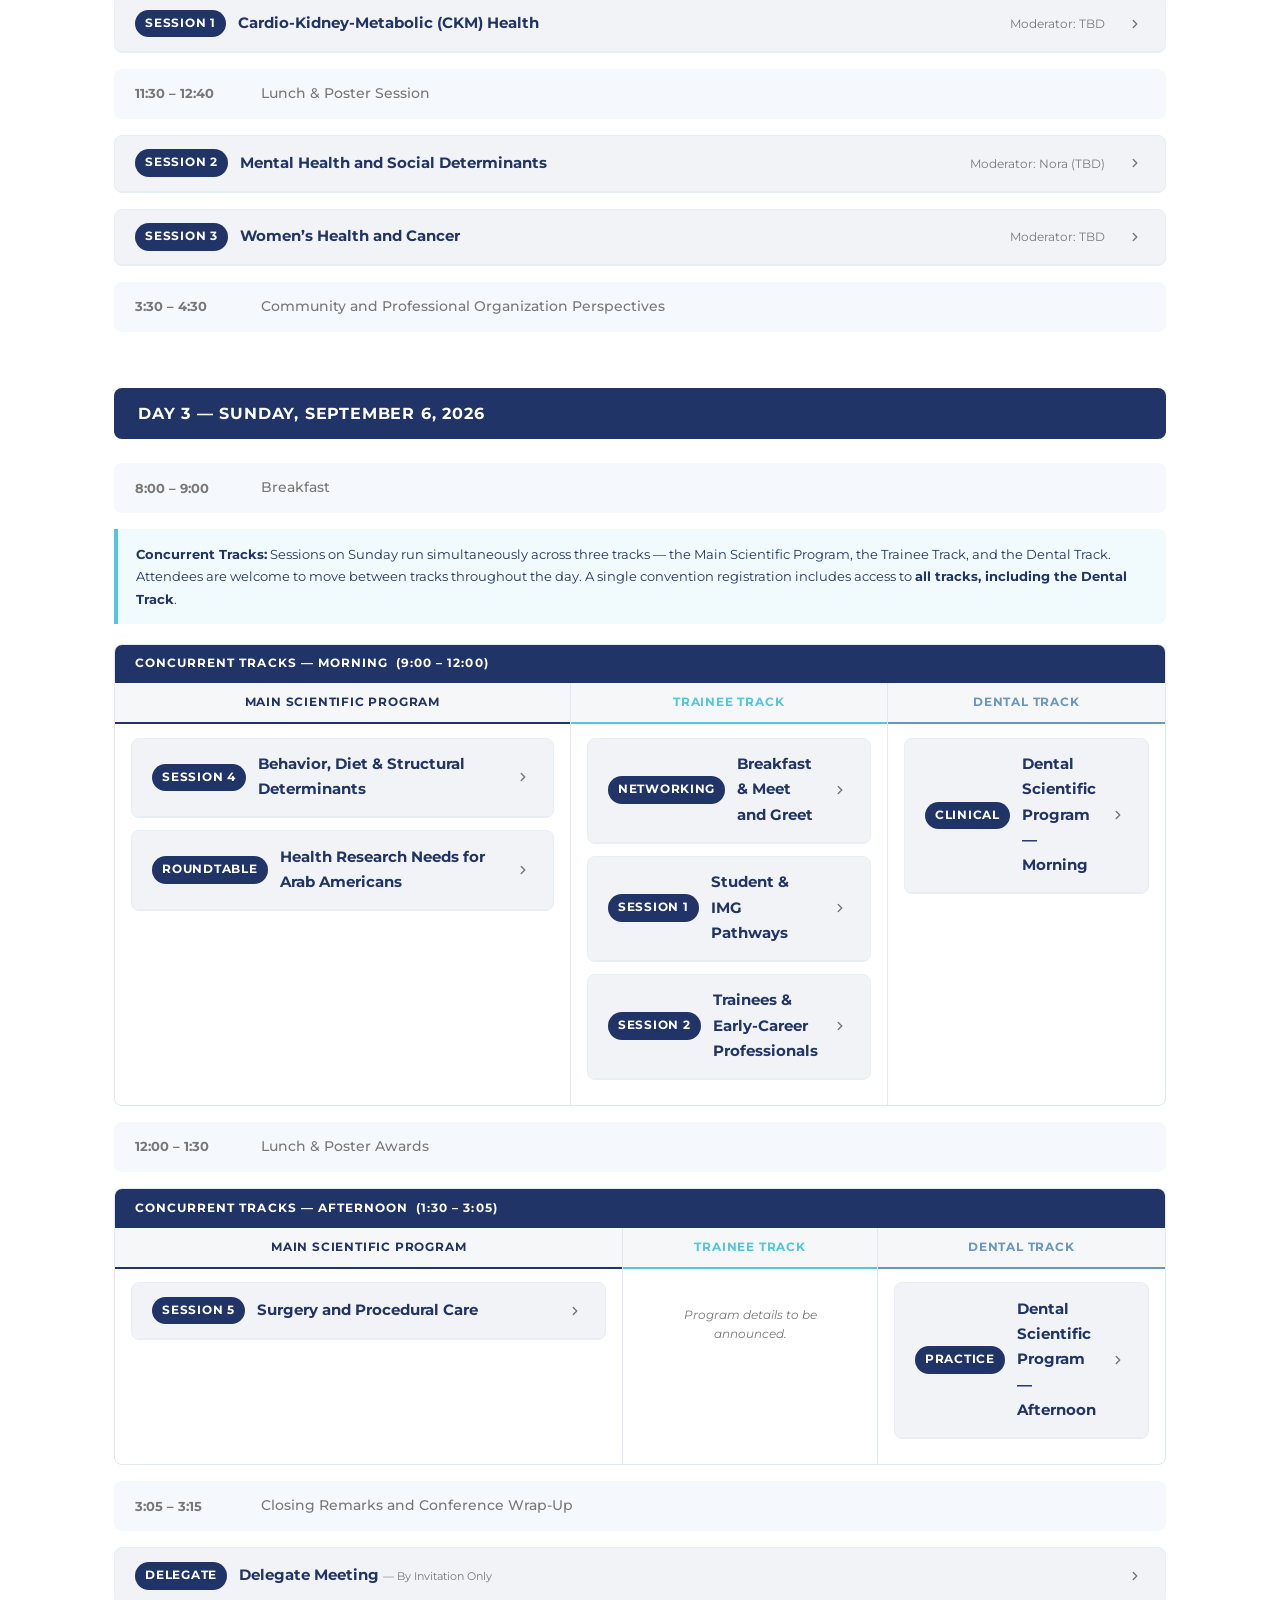
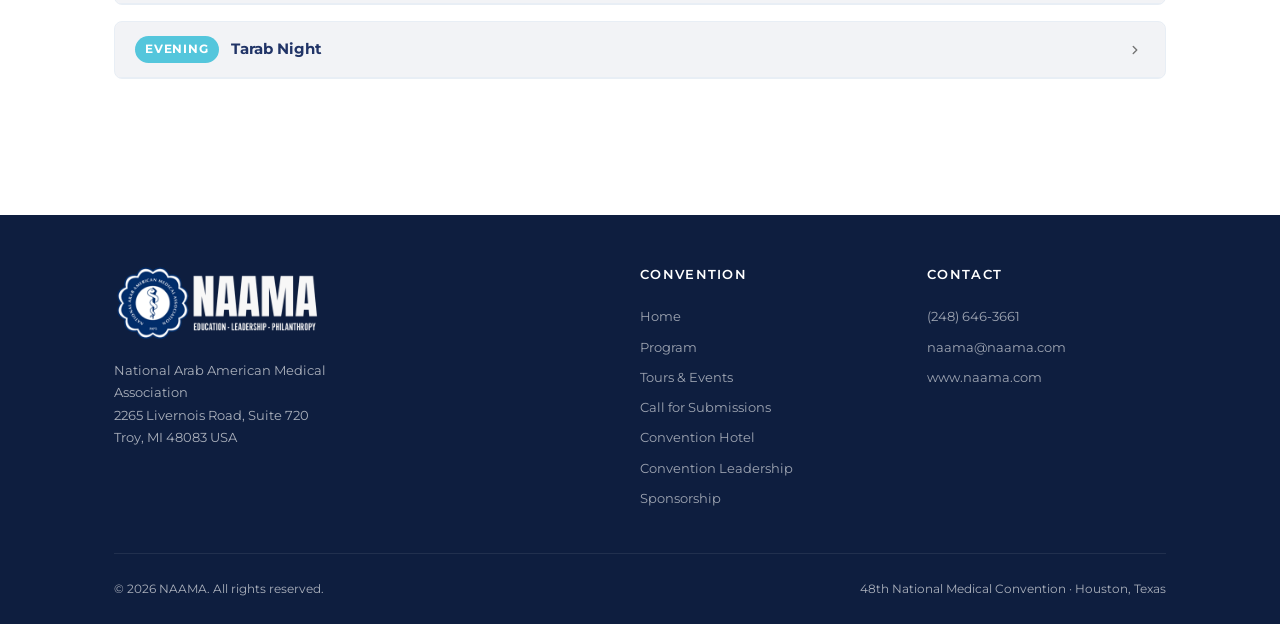
==== commit 9e902e19: "Align Trainee Track schedule with updated session details - Breakfast block becomes "Breakfast & Mee" ====
--- a/agenda.html
+++ b/agenda.html
@@ -503,23 +503,38 @@
               <div class="concurrent-track__header">Trainee Track</div>
               <div class="concurrent-track__body">
 
-                <!-- Networking Breakfast -->
-                <div class="agenda-block agenda-block--break" style="margin-bottom:.75rem;">
-                  <span class="time">8:00 &ndash; 8:45</span>
-                  <span class="label">Networking Breakfast</span>
+                <!-- Networking -->
+                <div class="agenda-block agenda-session" style="margin-bottom:.75rem;">
+                  <div class="agenda-session__header" onclick="toggleSession(this)" role="button" aria-expanded="false">
+                    <span class="agenda-session__badge">Networking</span>
+                    <span class="agenda-session__title">Breakfast &amp; Meet and Greet</span>
+                    <span class="agenda-session__toggle"><svg viewBox="0 0 24 24"><polyline points="6 9 12 15 18 9"/></svg></span>
+                  </div>
+                  <div class="agenda-session__body collapsed">
+                    <div class="agenda-session__summary">8:00 &ndash; 8:45 AM &mdash; informal networking over breakfast to open the Trainee Track.</div>
+                    <div class="agenda-talk">
+                      <span class="agenda-talk__time">Hosts</span>
+                      <div>
+                        <div class="agenda-talk__speaker">Sherif Zaffran, MD</div>
+                        <div class="agenda-talk__speaker">Nidal Moukaddam, MD</div>
+                        <div class="agenda-talk__speaker">Chadi Calarge, MD</div>
+                        <div class="agenda-talk__speaker">Ahmed Thabet, MD</div>
+                      </div>
+                    </div>
+                  </div>
                 </div>
 
                 <!-- Session I -->
                 <div class="agenda-block agenda-session" style="margin-bottom:.75rem;">
                   <div class="agenda-session__header" onclick="toggleSession(this)" role="button" aria-expanded="false">
                     <span class="agenda-session__badge">Session 1</span>
-                    <span class="agenda-session__title">Students &amp; IMG Pathways</span>
+                    <span class="agenda-session__title">Student &amp; IMG Pathways</span>
                     <span class="agenda-session__toggle"><svg viewBox="0 0 24 24"><polyline points="6 9 12 15 18 9"/></svg></span>
                   </div>
                   <div class="agenda-session__body collapsed">
                     <div class="agenda-session__summary">Pre-Med, Medical Students, Nursing, Pharmacy, IMGs &mdash; panel discussion on pathways into medicine and residency. 8:45 &ndash; 10:15 AM</div>
                     <div class="agenda-talk">
-                      <span class="agenda-talk__time">Chair</span>
+                      <span class="agenda-talk__time">Moderator</span>
                       <div>
                         <div class="agenda-talk__title">Yacoub Khatab, MD</div>
                       </div>
@@ -556,12 +571,6 @@
                   </div>
                   <div class="agenda-session__body collapsed">
                     <div class="agenda-session__summary">Residents, Fellows &amp; Early-Career Professionals &mdash; panel discussion on career navigation and growth. 10:30 AM &ndash; 12:00 PM</div>
-                    <div class="agenda-talk">
-                      <span class="agenda-talk__time">Intro</span>
-                      <div>
-                        <div class="agenda-talk__title">Ahmed Thabet, MD</div>
-                      </div>
-                    </div>
                     <div class="agenda-talk">
                       <span class="agenda-talk__time">Moderator</span>
                       <div>
